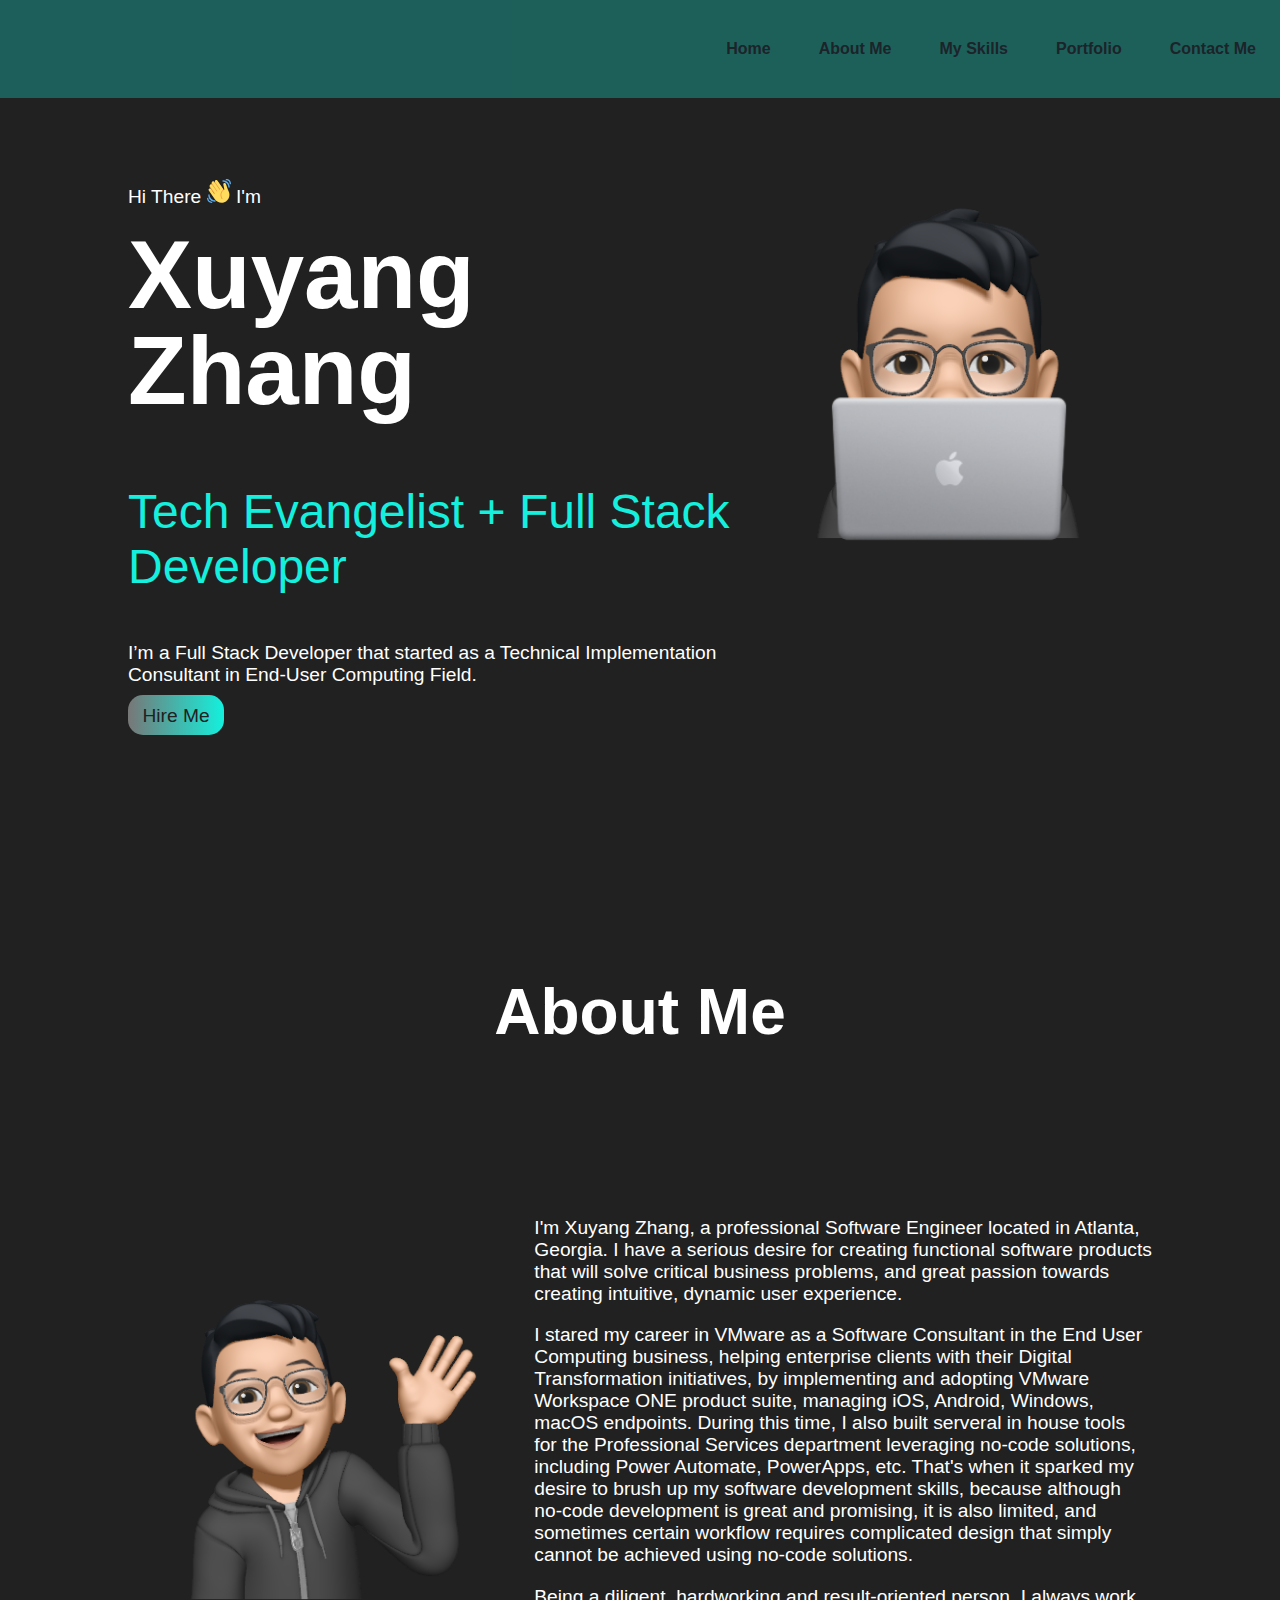
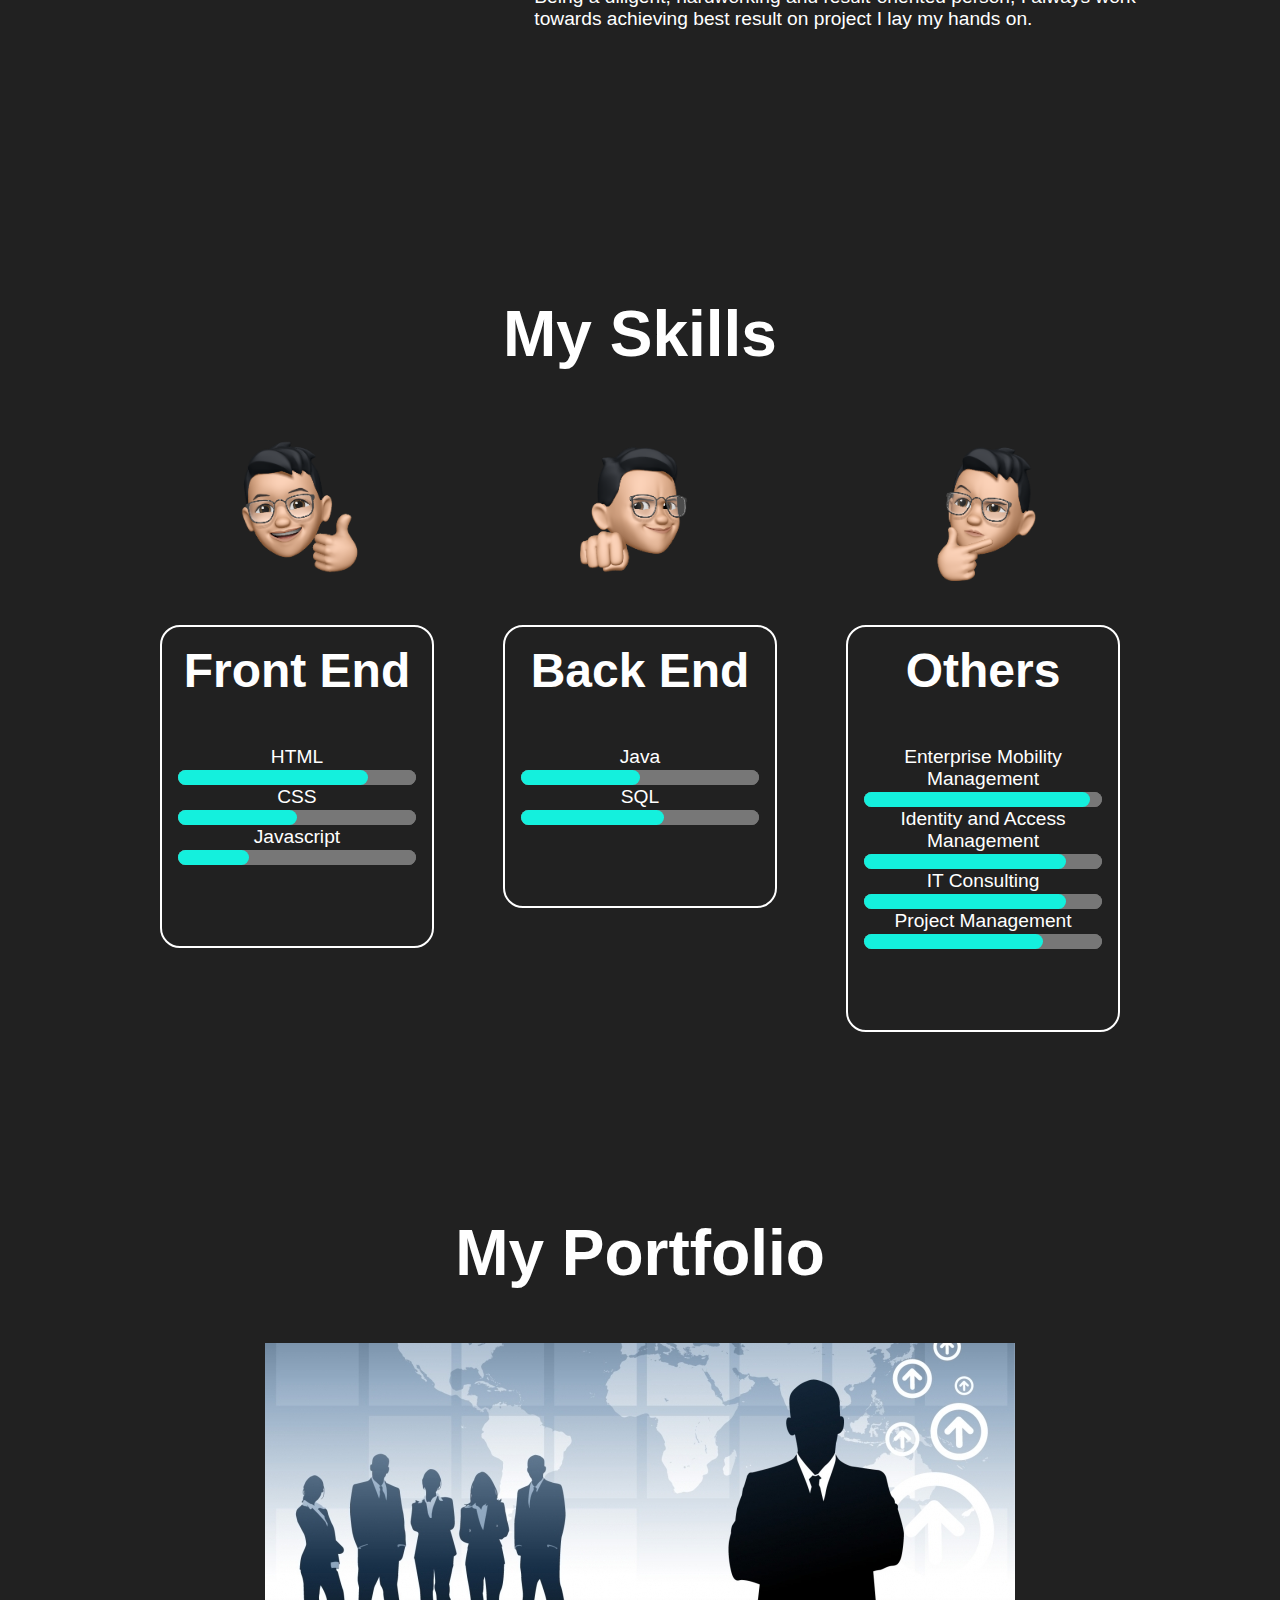
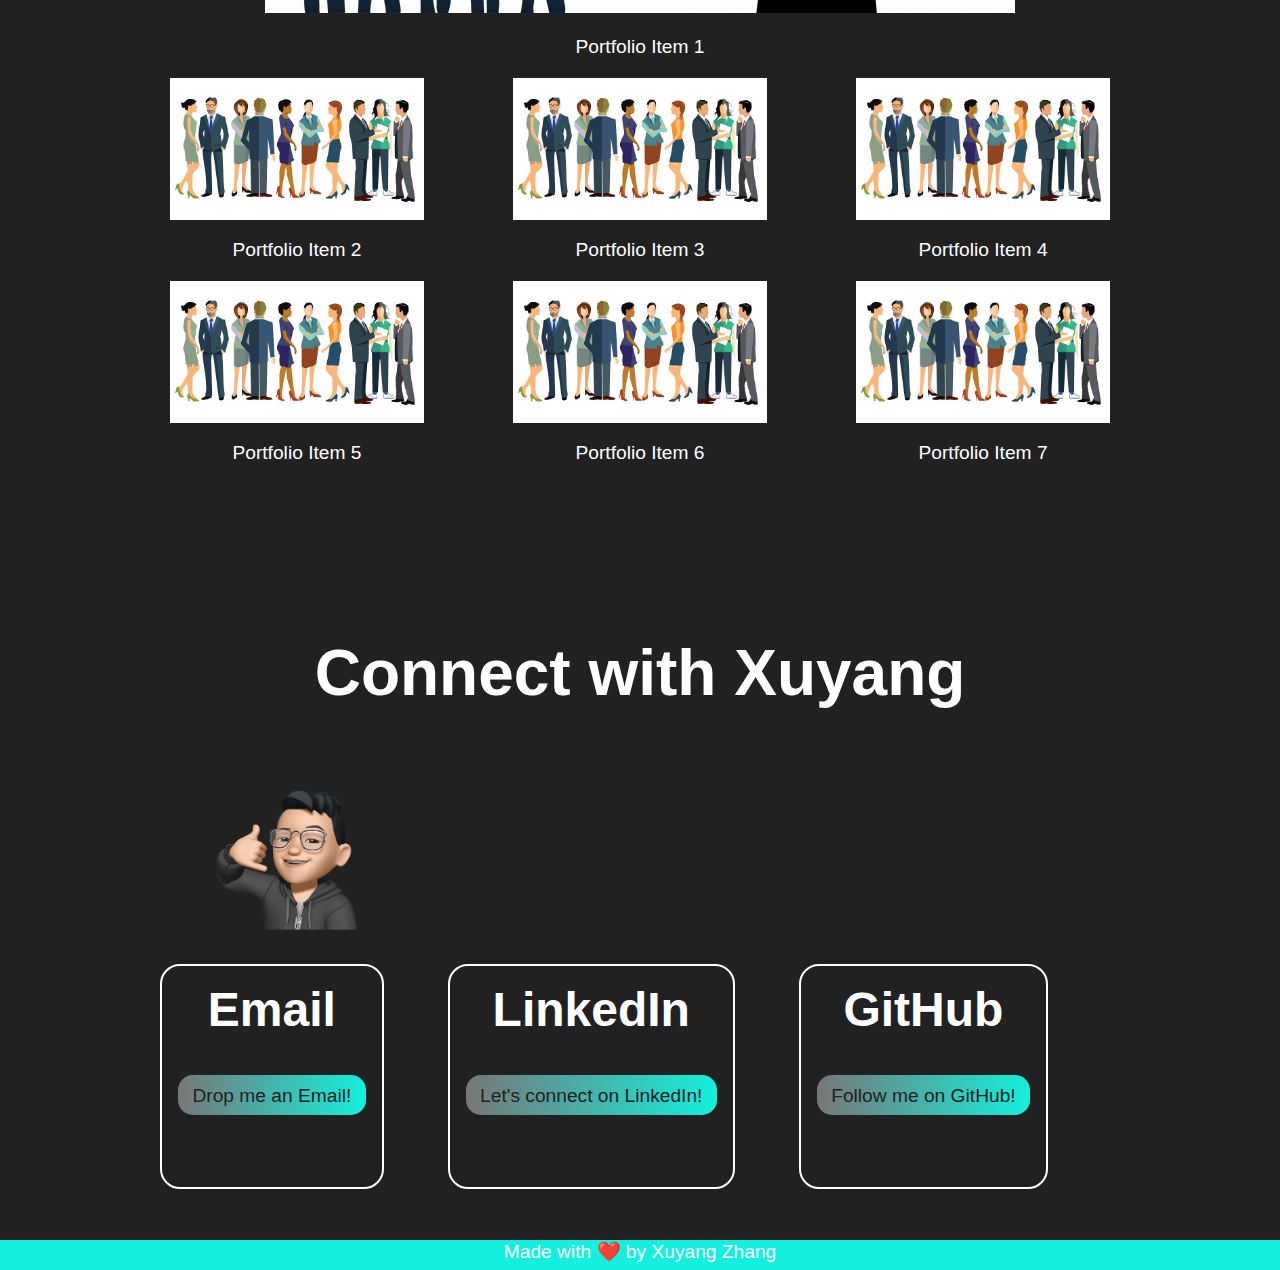
==== index.html @ c95a3cea "Continued to work on styling, added a coming soon page." ====
<!DOCTYPE html>
<html>

<head>
    <title>XYZ | Full Stack Dev</title>
    <meta name=viewport content="width=device-width,initial-scale=1,minimum-scale=1" />
    <link rel="stylesheet" href="./assets/css/style.css">
    <link rel="preconnect" href="https://fonts.googleapis.com">
    <link rel="preconnect" href="https://fonts.gstatic.com" crossorigin>
    <link href="https://fonts.googleapis.com/css2?family=Dosis:wght@400;600;800&display=swap" rel="stylesheet">
    <link rel="stylesheet" href="https://cdnjs.cloudflare.com/ajax/libs/font-awesome/4.7.0/css/font-awesome.min.css">

    <meta charset="UTF-8" />

</head>

<body>
    <header>
        <nav>

            <a href=#Home>Home</a>
            <a href=#AboutMe>About Me</a>
            <a href=#MySkills>My Skills</a>
            <a href=#MyPortfolio>Portfolio</a>
            <a href=#ContactMe>Contact Me</a>

            <!-- https://www.kemiadeleke.com/#home the layout is great-->
            <!-- https://betterprogramming.pub/14-best-web-developer-portfolios-to-get-inspiration-8fbce0f75320 see how others are building their page-->

        </nav>

    </header>
    <section id="Home">
        <div class="flex-container no-wrap space-around">
            <div class="intro">

                <p class=hi> Hi There <img src=./assets/images/emoji.svg alt="" /> I'm </p>
                <h1>Xuyang Zhang</h1>
                <p class="bigFont">Tech Evangelist + Full Stack Developer </p>
                <p class=info> I’m a Full Stack Developer that started as a Technical Implementation Consultant in
                    End-User
                    Computing Field.
                </p>
                <a class="btn" href=#ContactMe> <span>Hire Me</span> </a>
            </div>
            <div class="largememoji">
                <img src=./assets/images/me_behind_laptop.png alt="Author's memoji figure behind a laptop" />
            </div>

        </div>

    </section>

    <section id="AboutMe">
        <div class="blank-space"></div>
        <h2>About Me</h2>
        <div class="flex-container space-around reverse">
            <div class="intro">
                <p>
                    I'm Xuyang Zhang, a professional Software Engineer located in Atlanta, Georgia. I have a serious
                    desire for
                    creating functional software products that will solve critical business problems, and great passion
                    towards
                    creating intuitive, dynamic user experience.
                </p>
                <p>
                    I stared my career in VMware as a Software Consultant in the End User Computing business, helping
                    enterprise
                    clients with their Digital Transformation initiatives, by implementing and adopting VMware Workspace
                    ONE
                    product suite, managing iOS, Android, Windows, macOS endpoints. During this time, I also built
                    serveral
                    in house tools for the Professional Services department leveraging no-code solutions, including
                    Power
                    Automate,
                    PowerApps, etc. That's when it sparked my desire to brush up my software development skills, because
                    although no-code development is great and promising, it is also limited, and sometimes certain
                    workflow
                    requires
                    complicated design that simply cannot be achieved using no-code solutions.
                </p>
                <p>
                    Being a diligent, hardworking and result-oriented person, I always work towards achieving best
                    result on
                    project I lay my hands on.
                </p>
            </div>
            <div class="largememoji">
                <img src=./assets/images/me_greeting.png alt="Author's memoji figure waving hand to greet" />
            </div>
        </div>
    </section>

    <section id="MySkills">
        <div class="blank-space"></div>
        <h2>My Skills</h2>
        <div class="flex-container">
            <div class="wrappercard">
                <div class="memoji">
                    <img src=./assets/images/me_thumbup.png alt="Author's memoji figure with a thumb up" />
                </div>
                <div class="datacard">
                    <h3>Front End</h3>
                    <div class="frontend">
                        <label for="HTML">HTML</label>

                        <progress id="HTML" max="100" value="80"> 80% </progress>
                    </div>
                    <div class="frontend">
                        <label for="CSS">CSS</label>

                        <progress id="CSS" max="100" value="50"> 50% </progress>
                    </div>
                    <div class="frontend">
                        <label for="Javascript">Javascript</label>

                        <progress id="Javascript" max="100" value="30"> 30% </progress>
                    </div>
                </div>
            </div>
            <div class="wrappercard">
                <div class="memoji">
                    <img src=./assets/images/me_fistbump.png alt="Author's memoji figure doing a fist bump" />
                </div>
                <div class="datacard">
                    <h3>Back End</h3>
                    <div class="backend">
                        <label for="Java">Java</label>

                        <progress id="Java" max="100" value="50"> 50% </progress>
                    </div>
                    <div class="backend">
                        <label for="SQL">SQL</label>

                        <progress id="SQL" max="100" value="60"> 60% </progress>
                    </div>
                </div>
            </div>
            <div class="wrappercard">
                <div class="memoji">
                    <img src=./assets/images/me_thinking.png
                        alt="Author's memoji figure with a body guesture of thinking" />
                </div>
                <div class="datacard">
                    <h3>Others</h3>
                    <div class="otherskill">
                        <label for="EMM">Enterprise Mobility Management</label>

                        <progress id="EMM" max="100" value="95"> 95% </progress>
                    </div>

                    <div class="otherskill">
                        <label for="IAM">Identity and Access Management</label>

                        <progress id="IAM" max="100" value="85"> 85% </progress>
                    </div>

                    <div class="otherskill">
                        <label for="Consulting">IT Consulting</label>

                        <progress id="Consulting" max="100" value="85"> 85% </progress>
                    </div>

                    <div class="otherskill">
                        <label for="PJM">Project Management</label>

                        <progress id="PJM" max="100" value="75"> 75% </progress>
                    </div>
                </div>
            </div>
        </div>

    </section>

    <section id="MyPortfolio">
        <div class="blank-space"></div>
        <h2>My Portfolio</h2>
        <div class="flex-container">
            <!-- <div class="memoji">
                <img src=./assets/images/me_ideas.png alt="Author's memoji figure with a light bulb above head" />
            </div> -->
            <div class="flex-container">
                <div class="wrappercard full-width portfolioitem">
                    <a href="https://xuyangzhang0.github.io/code-refactor-practice1/">
                        <img src=./assets/images/placeholder.jpg alt="Portfolio 1 Screenshot" />
                        <p>Portfolio Item 1</p>
                    </a>
                </div>
                <div class="wrappercard portfolioitem">
                    <a href="comingsoon.html">
                        <img class="small-size" src=./assets/images/placeholder2.png alt="Portfolio 2 Screenshot" />
                        <p>Portfolio Item 2</p>
                    </a>
                </div>
                <div class="wrappercard portfolioitem">
                    <a href="comingsoon.html">
                        <img class="small-size" src=./assets/images/placeholder2.png alt="Portfolio 3 Screenshot" />
                        <p>Portfolio Item 3</p>
                    </a>
                </div>
                <div class="wrappercard portfolioitem">
                    <a href="comingsoon.html">
                        <img class="small-size" src=./assets/images/placeholder2.png alt="Portfolio 4 Screenshot" />
                        <p>Portfolio Item 4</p>
                    </a>
                </div>
                <div class="wrappercard portfolioitem">
                    <a href="comingsoon.html">
                        <img class="small-size" src=./assets/images/placeholder2.png alt="Portfolio 5 Screenshot" />
                        <p>Portfolio Item 5</p>
                    </a>
                </div>
                <div class="wrappercard portfolioitem">
                    <a href="comingsoon.html">
                        <img class="small-size" src=./assets/images/placeholder2.png alt="Portfolio 6 Screenshot" />
                        <p>Portfolio Item 6</p>
                    </a>
                </div>
                <div class="wrappercard portfolioitem">
                    <a href="comingsoon.html">
                        <img  class="small-size" src=./assets/images/placeholder2.png alt="Portfolio 7 Screenshot" />
                        <p>Portfolio Item 7</p>
                    </a>
                </div>
            </div>
        </div>
    </section>

    <section id="ContactMe">
        <div class="blank-space"></div>
        <h2>Connect with Xuyang</h2>
        <div class="flex-container">
            <div class="wrappercard">
                <div class="memoji">
                    <img src=./assets/images/me_callme.png alt="Author's memoji figure with a call me hand sign" />
                </div>
            </div>
            <div class="flex-container">
                <div class="datacard">

                    <h3>Email</h3>
                    <a class="btn" href="mailto:zhangxuyang.chn@gmail.com">Drop me an Email!</a>
                </div>
                <div class="datacard">
                    <h3>LinkedIn</h3>
                    <!-- <p>600+ Professional connections and counting.</p> -->
                    <a class="btn" href="https://www.linkedin.com/in/xuyangzhang/">Let's connect on LinkedIn!</a>
                </div>
                <div class="datacard">
                    <h3>GitHub</h3>
                    <!-- <p>Where I keep my open source coding projects</p> -->
                    <a class="btn" href="https://github.com/XuyangZhang0">Follow me on GitHub!</a>
                </div>
            </div>
        </div>
        </div>
    </section>
    <footer>
        <p>Made with ❤️ by Xuyang Zhang</p>
    </footer>

</body>

</html>
---- assets/css/style.css ----
body  {
    background-color: #212121;
    box-sizing: border-box;
    margin: 0;
    font-family: 'Helvetica', sans-serif;
    font-weight:400;
    color: white;
}
/* enables smooth scroll instead of quick jump on the page */
html {
    scroll-behavior: smooth;
}

h1 {
    font-size: 6rem;
    font-weight: 800;
    margin-top: 0;
    line-height: 6rem;
}

h2 {
    text-align: center;
    font-size: 4rem;
    font-weight: 600;
}

h3 {
    font-size: 3rem;
    font-weight:600;
    text-align: center;
    margin-top:0em;
}

p {
    font-size: 1.2rem;
    
}

label {
    font-size: 1.2rem;
    text-align: center;
    
}

label {
    display: block;
}

img {
    display: inline-block;
    max-width:100%;
    height: auto;
    margin: 0 auto;
 
}

a {
    text-align: center;
    text-decoration: none;
    color: #fff;
}

section {
    margin: 0 auto;
    width: 80%;
  }

footer {
    width: 100%;
    height: 30px;
    background-color: rgb(20, 240, 221);
    /* opacity: 0.7; */
    text-align: center;
  }
/*Progress Bar*/

/* IE and EDGE */
progress {
    /* RESETS */
    -webkit-appearance: none;
    -moz-appearance: none;
    appearance: none;
    border: none;

    width: 100%;
    height: 15px;
    border-radius: 20px;
    background-color: #777; 
    color: rgb(20, 240, 221);
}

/* WEBKIT BROWSERS - CHROME, OPERA AND SAFARI */
progress::-webkit-progress-bar {
    background-color: #777;
    border-radius: 20px;
    /* tried this style, but the stlying is not quite intuitive for the viewer */
    /* background: linear-gradient(to left, #7793971a, rgb(20, 240, 221)) */
}

progress::-webkit-progress-value {
    background-color: rgb(20, 240, 221);
    border-radius: 20px;
    /* background: linear-gradient(to left, #7793971a, rgb(20, 240, 221)); */
}

/* MOZILLA FIREFOX */
progress::-moz-progress-bar {
    background-color: rgb(20, 240, 221);
    border-radius: 20px;
    /* background: linear-gradient(to right, rgba(33, 177, 89, .1), rgba(33, 177, 89, 1)); */
}

nav {
    display: flex;
    justify-content: flex-end; /* move links to the right of the nav container*/
    background-color: rgb(20, 240, 221);
    position: fixed;
    top: 0;
    width:100%;
    
    
    opacity: 0.3;
}
  
nav a {
    color: #13293d;
    padding: 2.5em 1.5em;
    text-decoration: none;
    text-align: center;
    font-weight:600;
}

nav a:active,
nav a:hover,
nav a:focus
 {
    font-weight:800;

}

.full-width {
    display: flex;
    min-width:100%; 
    flex-direction: column;
    align-items: center;

}

.half-width {
    display: flex;
    width:50%; 
    /* flex-direction: column;
    align-items: center; */

}

.blank-space {
    height: 99px;
}
.flex-container {
    display:flex;
    flex-wrap: wrap;
    justify-content: space-between;
    /* align-items: center; */
    
}

.reverse {
    flex-direction:row-reverse;
}

.bigFont {
    font-size: 3rem;
    color:rgb(20, 240, 221);
}

.intro {
    width:40rem;
    max-width: 100%;
}

.no-wrap {
    flex-wrap: nowrap;
}

.memoji {
    /* display: inline-block; */
    display: flex;
}

.small-size {
    max-width:75%;
    height: auto;
    display: block;
    margin: 0 auto;
}
.space-around {
    justify-content: space-around;
}

.threeitems {
    justify-content: space-between;
}

.twoitems {
    justify-content: start;
}

.datacard {
    border: 2px white solid;
    border-radius: 20px;
    padding : 1em;
    margin: 2em;
    padding-bottom: 5em;
    text-align: center;

}

.wrappercard {
    width:33%;


}
.datacard:hover {
    box-shadow: inset 0px 0px 8px #fff, 0 0 15px #fff;
    background: #777;
}
.portfolioitem:hover {
    box-shadow: inset 0px 0px 8px #fff, 0 0 15px #fff;
    background: #777;
}

.btn {
    text-decoration: none;
    /* background-color:rgb(20, 240, 221); */
    color: #212121;
    padding: 0.5em 0.75em;
    cursor: pointer;
    border-radius: 15px;
    font-size: 1.2rem;
    margin:2em auto;
    background: linear-gradient(90deg,#777 0,rgb(20, 240, 221));
    
}

/* img + p {
       
    display: inline-block;

    position:absolute;
    bottom: 3em;
    left: 33.33%;
    color: #212121;
    cursor: pointer;
    border-radius: 15px;
    background-color: rgb(20, 240, 221);
     
     background: linear-gradient(90deg,#777 0,rgb(20, 240, 221));

} */

a > p {
    text-align: center;
    text-decoration: none;
}

.memoji > img {
    width: 50%;
    height: auto;
}



#Home .flex-container{
    padding-top:10em;
    padding-bottom: 6em;
}

#AboutMe .flex-container {
    flex-wrap: nowrap;
    padding-top:6em;
    padding-bottom: 6em;
}

#AboutMe .intro {
    max-width: 70%;
}


@media screen and (max-width:768px){

    nav {
        flex-direction: column;
        justify-content: center; /* move links to the center of the nav container*/
        opacity: 0.3;
        /* position:inherit; */
    }
    
    nav a {
        padding: 0.1em 1.5em;
        text-align: center;
    }

    #ContactMe .flex-container {
        flex-direction: column;
        justify-content: center; 
    }
    .wrappercard {
        width:100%;
    }

    .small-size {
        max-width:50%;
        /* height: auto;
        display: block;
        margin: 0 auto; */
    }

    h1 {
        font-size: 6rem;
        font-weight: 800;
        margin-top: 0;
    }
    
    h2 {
        text-align: center;
        font-size: 3rem;
        font-weight: 600;
    }
    
    h3 {
        font-size: 2rem;
        font-weight:600;
        margin-top:0em;
    }
    
    p,
    label {
        font-size: 1rem;
    }

    section {
    margin: 0 auto;
    width: 95%;
  }
}
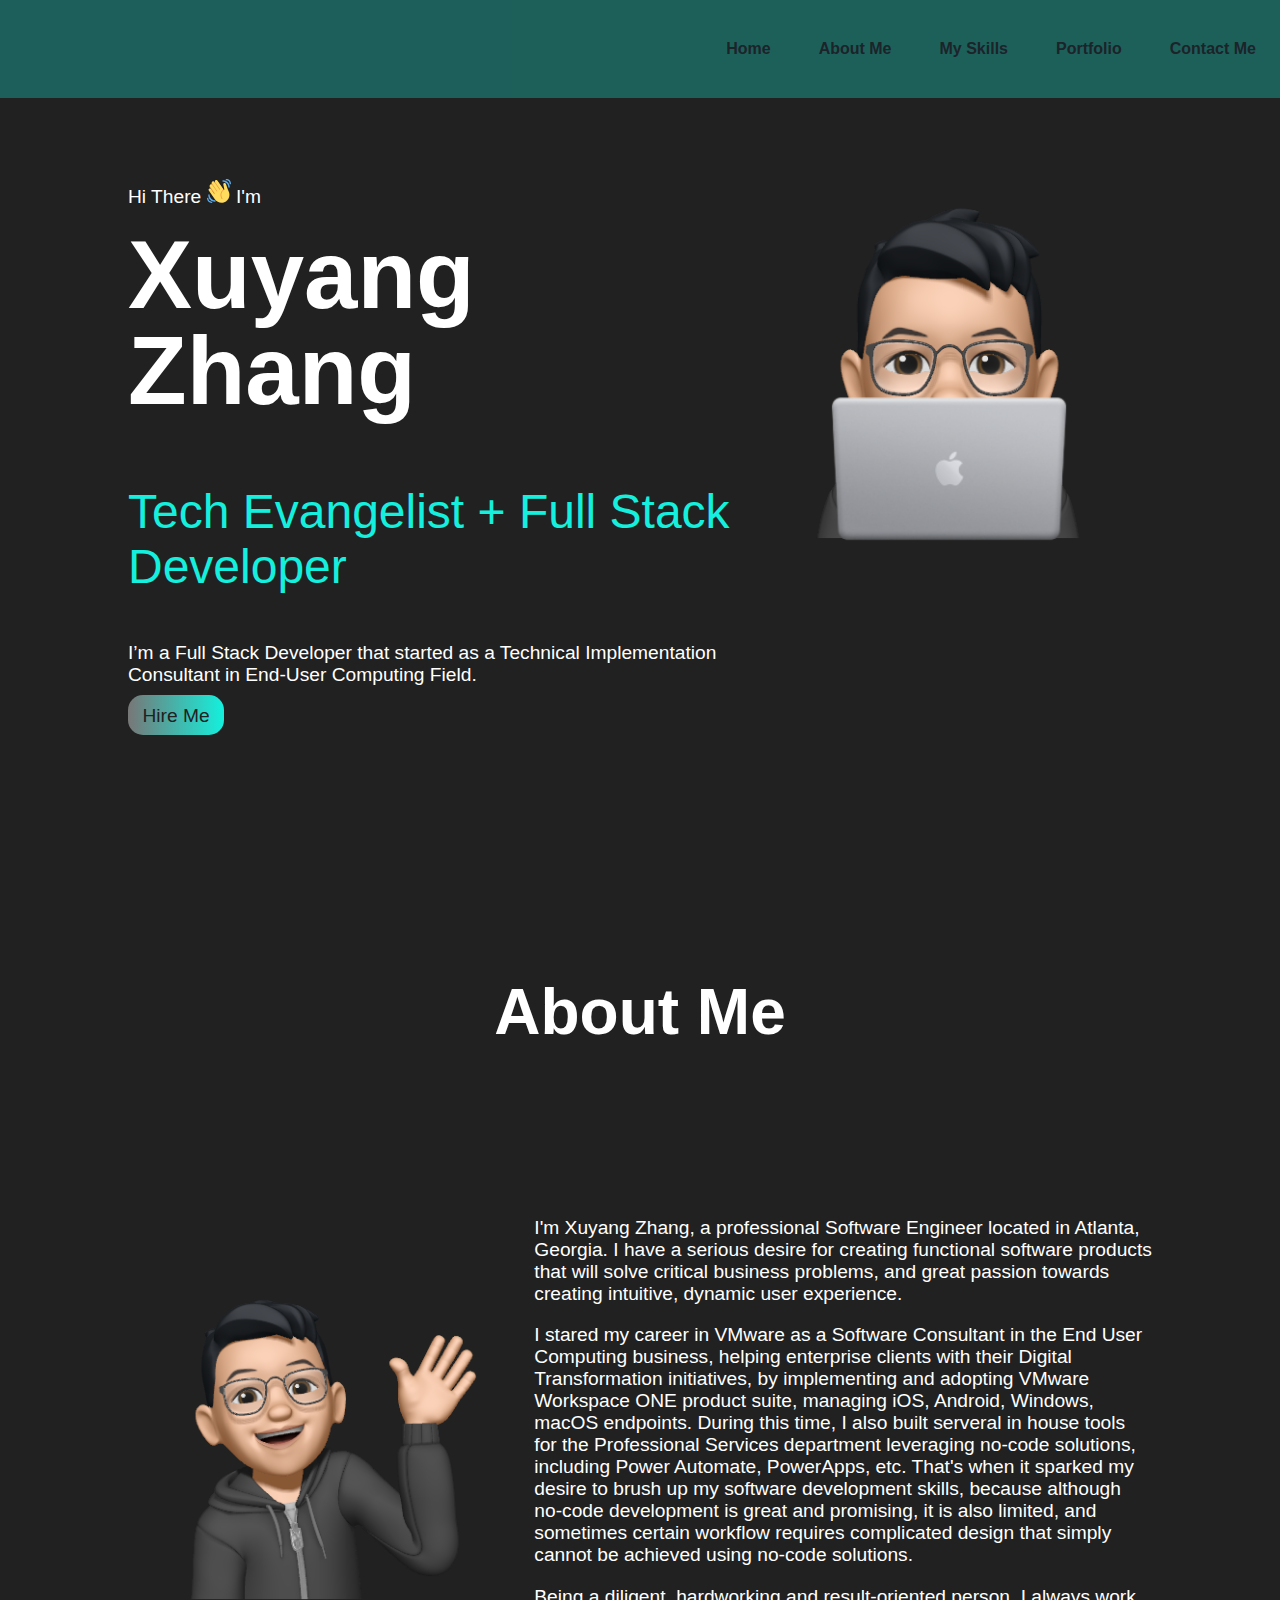
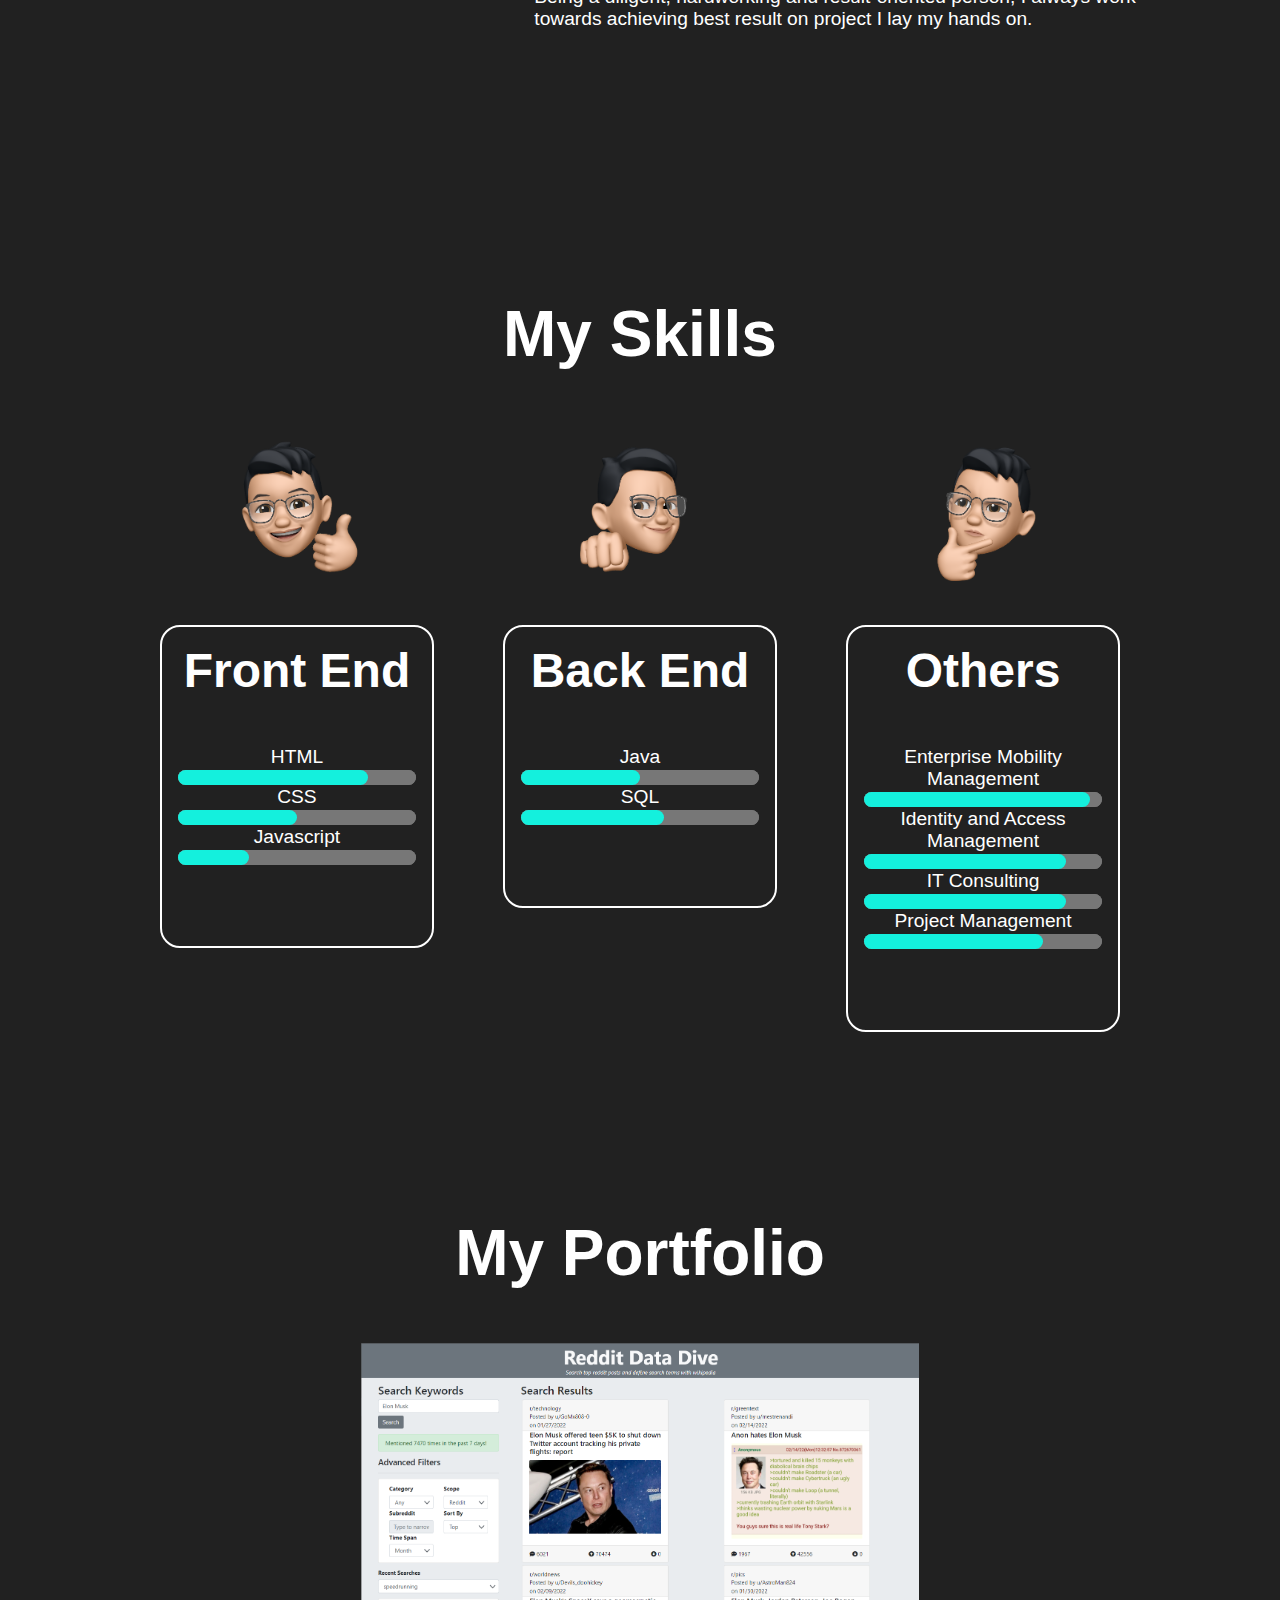
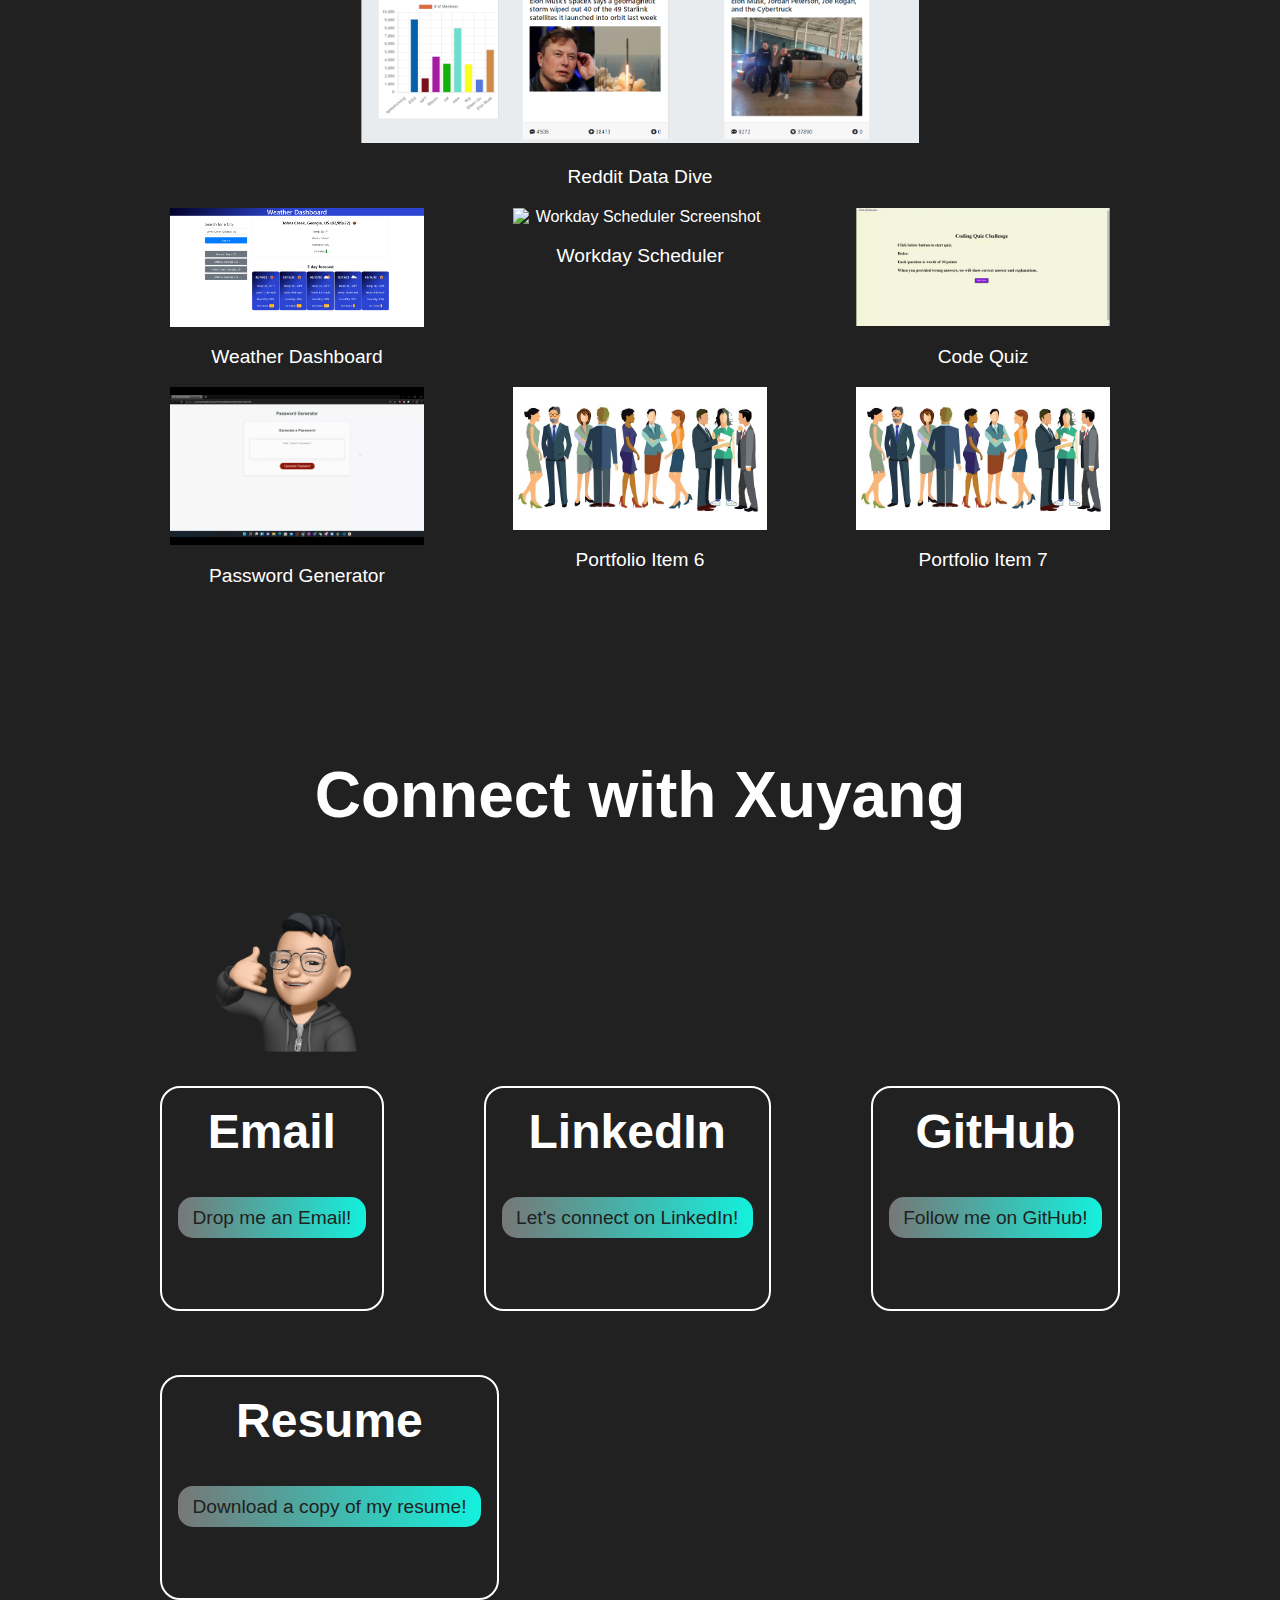
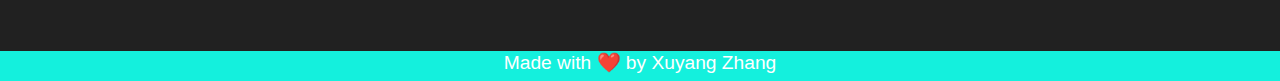
==== commit 27ddb1e2: "Replaced placeholder images for recent projects" ====
--- a/index.html
+++ b/index.html
@@ -15,21 +15,17 @@
 </head>
 
 <body>
-    <header>
+    <!-- header with fixed nav bar -->
+    <header> 
         <nav>
-
             <a href=#Home>Home</a>
             <a href=#AboutMe>About Me</a>
             <a href=#MySkills>My Skills</a>
             <a href=#MyPortfolio>Portfolio</a>
             <a href=#ContactMe>Contact Me</a>
-
-            <!-- https://www.kemiadeleke.com/#home the layout is great-->
-            <!-- https://betterprogramming.pub/14-best-web-developer-portfolios-to-get-inspiration-8fbce0f75320 see how others are building their page-->
-
         </nav>
-
     </header>
+<!-- Home section with quick view of myself -->
     <section id="Home">
         <div class="flex-container no-wrap space-around">
             <div class="intro">
@@ -46,11 +42,9 @@
             <div class="largememoji">
                 <img src=./assets/images/me_behind_laptop.png alt="Author's memoji figure behind a laptop" />
             </div>
-
-        </div>
-
-    </section>
-
+        </div>
+    </section>
+<!-- About me section with detailed intro -->
     <section id="AboutMe">
         <div class="blank-space"></div>
         <h2>About Me</h2>
@@ -90,7 +84,7 @@
             </div>
         </div>
     </section>
-
+<!-- Skills section with categories of skills -->
     <section id="MySkills">
         <div class="blank-space"></div>
         <h2>My Skills</h2>
@@ -145,33 +139,25 @@
                     <h3>Others</h3>
                     <div class="otherskill">
                         <label for="EMM">Enterprise Mobility Management</label>
-
                         <progress id="EMM" max="100" value="95"> 95% </progress>
                     </div>
-
                     <div class="otherskill">
                         <label for="IAM">Identity and Access Management</label>
-
                         <progress id="IAM" max="100" value="85"> 85% </progress>
                     </div>
-
                     <div class="otherskill">
                         <label for="Consulting">IT Consulting</label>
-
                         <progress id="Consulting" max="100" value="85"> 85% </progress>
                     </div>
-
                     <div class="otherskill">
                         <label for="PJM">Project Management</label>
-
                         <progress id="PJM" max="100" value="75"> 75% </progress>
                     </div>
                 </div>
             </div>
         </div>
-
-    </section>
-
+    </section>
+<!-- Portfolio section which will hopefully be filled -->
     <section id="MyPortfolio">
         <div class="blank-space"></div>
         <h2>My Portfolio</h2>
@@ -181,33 +167,33 @@
             </div> -->
             <div class="flex-container">
                 <div class="wrappercard full-width portfolioitem">
-                    <a href="https://xuyangzhang0.github.io/code-refactor-practice1/">
-                        <img src=./assets/images/placeholder.jpg alt="Portfolio 1 Screenshot" />
-                        <p>Portfolio Item 1</p>
-                    </a>
-                </div>
-                <div class="wrappercard portfolioitem">
-                    <a href="comingsoon.html">
-                        <img class="small-size" src=./assets/images/placeholder2.png alt="Portfolio 2 Screenshot" />
-                        <p>Portfolio Item 2</p>
-                    </a>
-                </div>
-                <div class="wrappercard portfolioitem">
-                    <a href="comingsoon.html">
-                        <img class="small-size" src=./assets/images/placeholder2.png alt="Portfolio 3 Screenshot" />
-                        <p>Portfolio Item 3</p>
-                    </a>
-                </div>
-                <div class="wrappercard portfolioitem">
-                    <a href="comingsoon.html">
-                        <img class="small-size" src=./assets/images/placeholder2.png alt="Portfolio 4 Screenshot" />
-                        <p>Portfolio Item 4</p>
-                    </a>
-                </div>
-                <div class="wrappercard portfolioitem">
-                    <a href="comingsoon.html">
-                        <img class="small-size" src=./assets/images/placeholder2.png alt="Portfolio 5 Screenshot" />
-                        <p>Portfolio Item 5</p>
+                    <a href="https://amywilhoite.github.io/reddit-data-dive/">
+                        <img src=./assets/images/Reddit_Data_Dive.png alt="Reddit Data Dive Screenshot" style="max-height: 400px; width: auto;"/>
+                        <p>Reddit Data Dive</p>
+                    </a>
+                </div>
+                <div class="wrappercard portfolioitem">
+                    <a href="https://xuyangzhang0.github.io/Weather-Dashboard/">
+                        <img class="small-size" src=./assets/images/weather_dashboard_screenshot.png alt="Weather Dashboard Screenshot" />
+                        <p>Weather Dashboard</p>
+                    </a>
+                </div>
+                <div class="wrappercard portfolioitem">
+                    <a href="https://xuyangzhang0.github.io/Work_Day_Scheduler/">
+                        <img class="small-size" src=./assets/images/WorkDayScheduler.gif alt="Workday Scheduler Screenshot" />
+                        <p>Workday Scheduler</p>
+                    </a>
+                </div>
+                <div class="wrappercard portfolioitem">
+                    <a href="https://xuyangzhang0.github.io/Code_Quiz/">
+                        <img class="small-size" src=./assets/images/CodeQuiz.gif alt="Code Quiz Screenshot" />
+                        <p>Code Quiz</p>
+                    </a>
+                </div>
+                <div class="wrappercard portfolioitem">
+                    <a href="https://xuyangzhang0.github.io/passwordGenerator/">
+                        <img class="small-size" src=./assets/images/password_generator.gif alt="Password Generator" />
+                        <p>Password Generator</p>
                     </a>
                 </div>
                 <div class="wrappercard portfolioitem">
@@ -218,14 +204,14 @@
                 </div>
                 <div class="wrappercard portfolioitem">
                     <a href="comingsoon.html">
-                        <img  class="small-size" src=./assets/images/placeholder2.png alt="Portfolio 7 Screenshot" />
+                        <img class="small-size" src=./assets/images/placeholder2.png alt="Portfolio 7 Screenshot" />
                         <p>Portfolio Item 7</p>
                     </a>
                 </div>
             </div>
         </div>
     </section>
-
+<!-- Contact me section -->
     <section id="ContactMe">
         <div class="blank-space"></div>
         <h2>Connect with Xuyang</h2>
@@ -237,7 +223,6 @@
             </div>
             <div class="flex-container">
                 <div class="datacard">
-
                     <h3>Email</h3>
                     <a class="btn" href="mailto:zhangxuyang.chn@gmail.com">Drop me an Email!</a>
                 </div>
@@ -251,6 +236,11 @@
                     <!-- <p>Where I keep my open source coding projects</p> -->
                     <a class="btn" href="https://github.com/XuyangZhang0">Follow me on GitHub!</a>
                 </div>
+                <div class="datacard">
+                    <h3>Resume</h3>
+                    <!-- <p>Where I keep my open source coding projects</p> -->
+                    <a class="btn" href="https://github.com/XuyangZhang0">Download a copy of my resume!</a>
+                </div>
             </div>
         </div>
         </div>
--- a/assets/css/style.css
+++ b/assets/css/style.css
@@ -1,9 +1,10 @@
-
+/* resets and global fonts and color */
 body  {
     background-color: #212121;
     box-sizing: border-box;
     margin: 0;
-    font-family: 'Helvetica', sans-serif;
+    /* font-family: 'Helvetica', sans-serif; */
+    font-family: Arial , Helvetica , sans-serif;
     font-weight:400;
     color: white;
 }
@@ -12,6 +13,9 @@
     scroll-behavior: smooth;
 }
 
+/* 
+typography 
+*/ 
 h1 {
     font-size: 6rem;
     font-weight: 800;
@@ -32,49 +36,116 @@
     margin-top:0em;
 }
 
+label {
+    font-size: 1.2rem;
+    text-align: center;
+    display: block;
+    
+}
+
 p {
     font-size: 1.2rem;
-    
-}
-
-label {
-    font-size: 1.2rem;
-    text-align: center;
-    
-}
-
-label {
-    display: block;
-}
-
+}
+
+a > p {
+    text-align: center;
+    text-decoration: none;
+}
+
+.bigFont {
+    font-size: 3rem;
+    color:rgb(20, 240, 221);
+}
+
+
+a {
+    text-align: center;
+    text-decoration: none;
+    color: #fff;
+}
+
+/* 
+end of typography 
+*/ 
+
+/* image styling to make it inline block and centered */
 img {
     display: inline-block;
     max-width:100%;
     height: auto;
     margin: 0 auto;
- 
-}
-
-a {
-    text-align: center;
+}
+
+.memoji {
+
+    display: flex;
+}
+
+.small-size {
+    max-width:75%;
+    height: auto;
+    display: block;
+    margin: 0 auto;
+}
+
+.memoji > img {
+    width: 50%;
+    height: auto;
+}
+
+/* navigation related */
+nav {
+    display: flex;
+    justify-content: flex-end; /* move links to the right of the nav container*/
+    background-color: rgb(20, 240, 221);
+    position: fixed;
+    top: 0;
+    width:100%;
+    opacity: 0.3;
+}
+  
+nav a {
+    color: #13293d;
+    padding: 2.5em 1.5em;
     text-decoration: none;
-    color: #fff;
-}
-
+    text-align: center;
+    font-weight:600;
+}
+
+nav a:active,
+nav a:hover,
+nav a:focus {
+    font-weight:800;
+}
+
+/* General section width and center setting for better viewing experience */
 section {
     margin: 0 auto;
     width: 80%;
-  }
-
+}
+
+/* footer section */
 footer {
     width: 100%;
     height: 30px;
     background-color: rgb(20, 240, 221);
     /* opacity: 0.7; */
     text-align: center;
-  }
+ }
+
+ /* styling the intro section with max width for better viewing experience */
+ .intro {
+    width:40rem;
+    max-width: 100%;
+}
+
+
+ /* This blank space class is used to leave 99px height space for the nav bar when using in page anchor link
+ so that the navigation bar will not block the actual content or title */
+ .blank-space {
+    height: 99px;
+}
 /*Progress Bar*/
-
 /* IE and EDGE */
 progress {
     /* RESETS */
@@ -111,102 +182,43 @@
     /* background: linear-gradient(to right, rgba(33, 177, 89, .1), rgba(33, 177, 89, 1)); */
 }
 
-nav {
-    display: flex;
-    justify-content: flex-end; /* move links to the right of the nav container*/
-    background-color: rgb(20, 240, 221);
-    position: fixed;
-    top: 0;
-    width:100%;
-    
-    
-    opacity: 0.3;
-}
-  
-nav a {
-    color: #13293d;
-    padding: 2.5em 1.5em;
-    text-decoration: none;
-    text-align: center;
-    font-weight:600;
-}
-
-nav a:active,
-nav a:hover,
-nav a:focus
- {
-    font-weight:800;
-
-}
-
+
+/* Flex-container styling */
 .full-width {
     display: flex;
     min-width:100%; 
     flex-direction: column;
     align-items: center;
-
 }
 
 .half-width {
     display: flex;
     width:50%; 
-    /* flex-direction: column;
-    align-items: center; */
-
-}
-
-.blank-space {
-    height: 99px;
-}
+}
+
 .flex-container {
     display:flex;
     flex-wrap: wrap;
     justify-content: space-between;
-    /* align-items: center; */
-    
+    /* align-items: center; */ 
 }
 
 .reverse {
     flex-direction:row-reverse;
 }
 
-.bigFont {
-    font-size: 3rem;
-    color:rgb(20, 240, 221);
-}
-
-.intro {
-    width:40rem;
-    max-width: 100%;
-}
-
 .no-wrap {
     flex-wrap: nowrap;
 }
 
-.memoji {
-    /* display: inline-block; */
-    display: flex;
-}
-
-.small-size {
-    max-width:75%;
-    height: auto;
-    display: block;
-    margin: 0 auto;
-}
 .space-around {
     justify-content: space-around;
 }
-
-.threeitems {
-    justify-content: space-between;
-}
-
-.twoitems {
-    justify-content: start;
-}
-
+/* end of flex box styling */
+
+/* 
+data card styling
+*/
 .datacard {
     border: 2px white solid;
     border-radius: 20px;
@@ -214,13 +226,11 @@
     margin: 2em;
     padding-bottom: 5em;
     text-align: center;
-
 }
 
 .wrappercard {
     width:33%;
-
-
+    flex-shrink: 1;
 }
 .datacard:hover {
     box-shadow: inset 0px 0px 8px #fff, 0 0 15px #fff;
@@ -231,6 +241,7 @@
     background: #777;
 }
 
+/* Button-like link styling */
 .btn {
     text-decoration: none;
     /* background-color:rgb(20, 240, 221); */
@@ -260,17 +271,11 @@
 
 } */
 
-a > p {
-    text-align: center;
-    text-decoration: none;
-}
-
-.memoji > img {
-    width: 50%;
-    height: auto;
-}
-
-
+
+
+
+
+/* Section specific margin, padding, width setting */
 
 #Home .flex-container{
     padding-top:10em;
@@ -287,7 +292,7 @@
     max-width: 70%;
 }
 
-
+/* Media query for narrower screen */
 @media screen and (max-width:768px){
 
     nav {
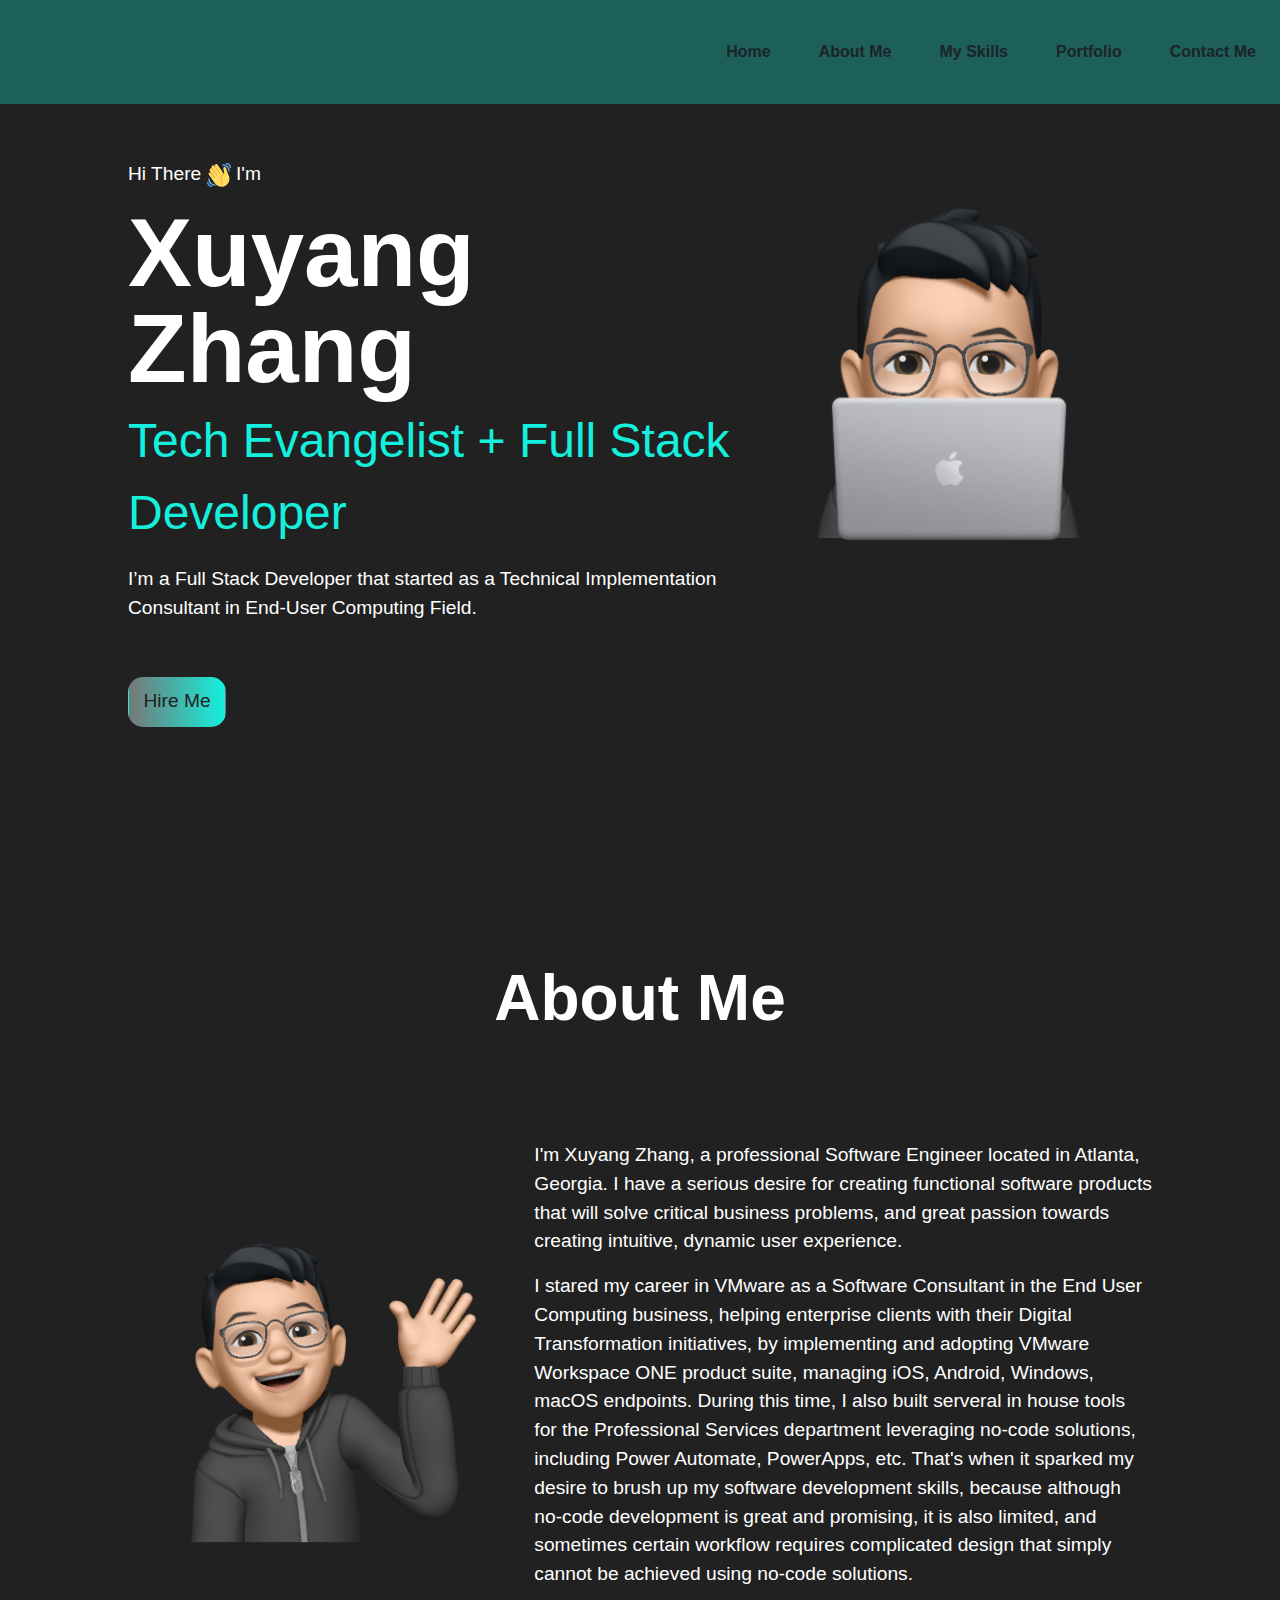
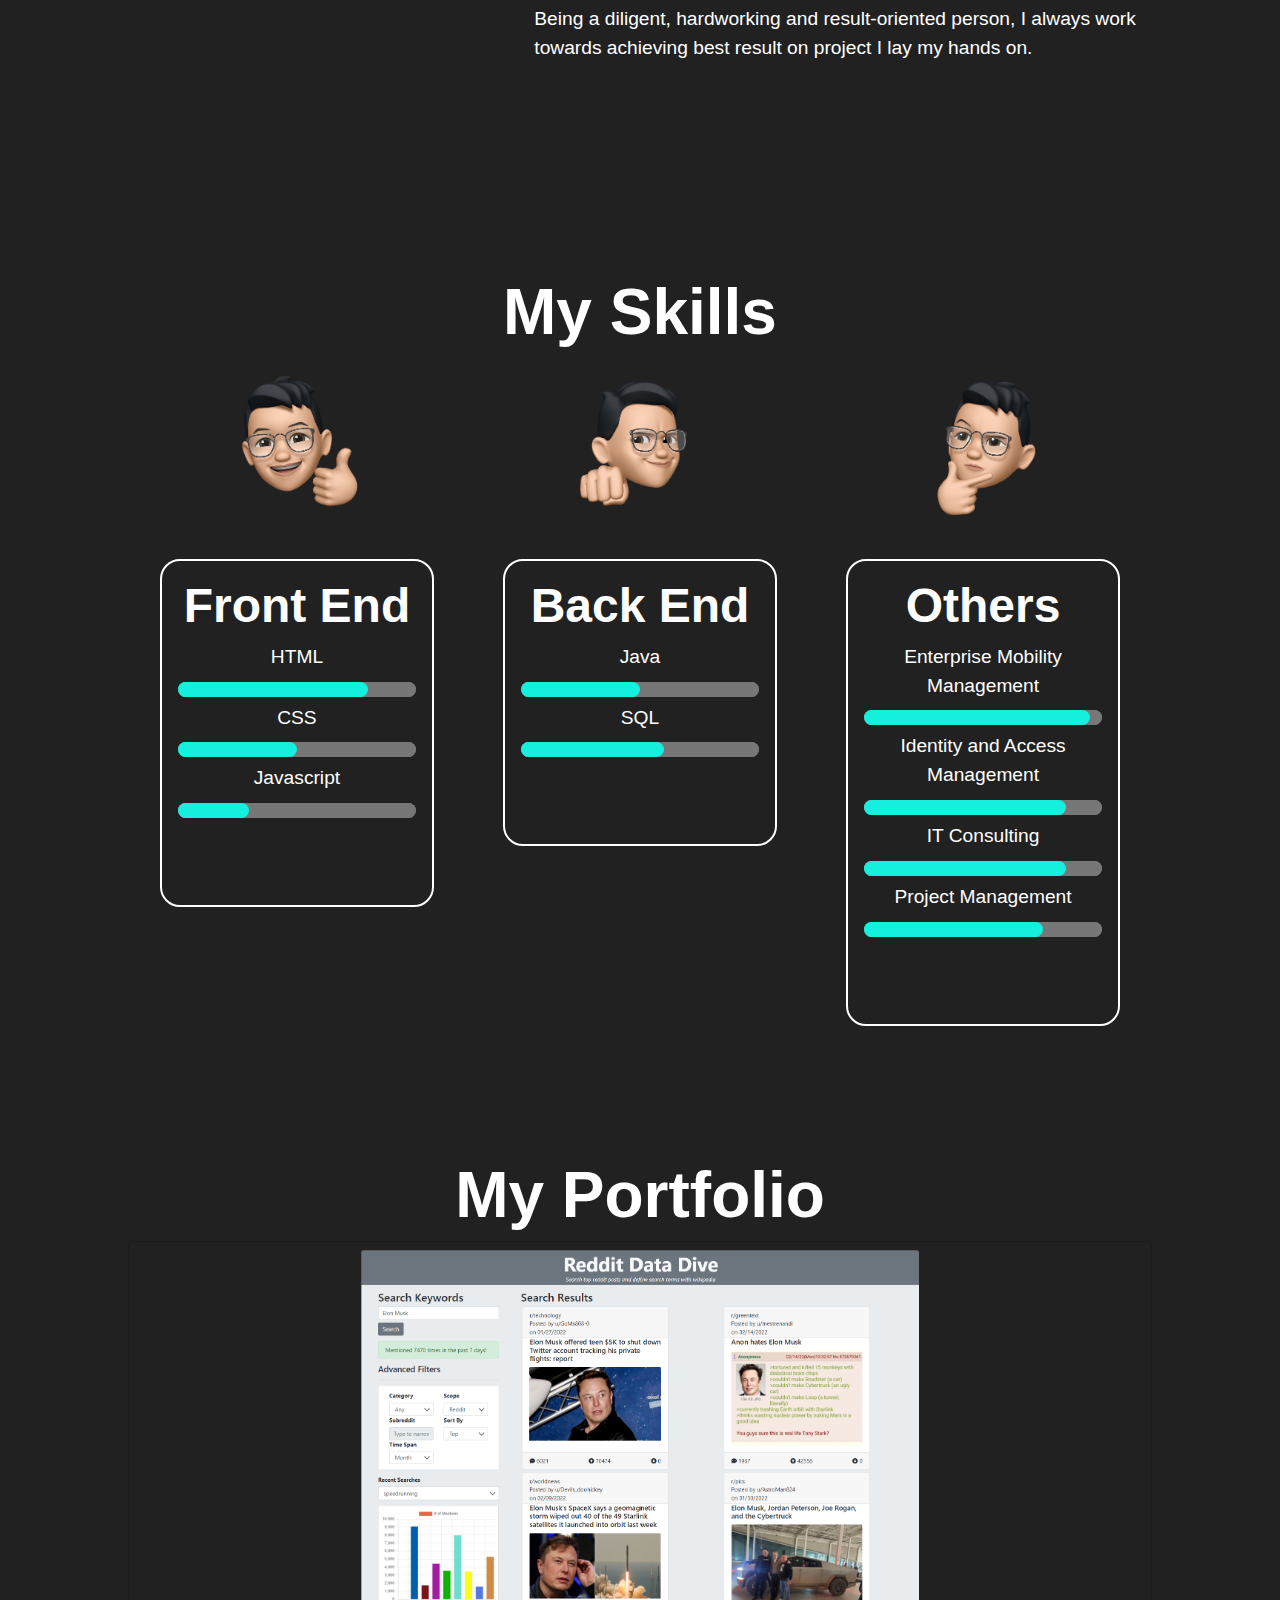
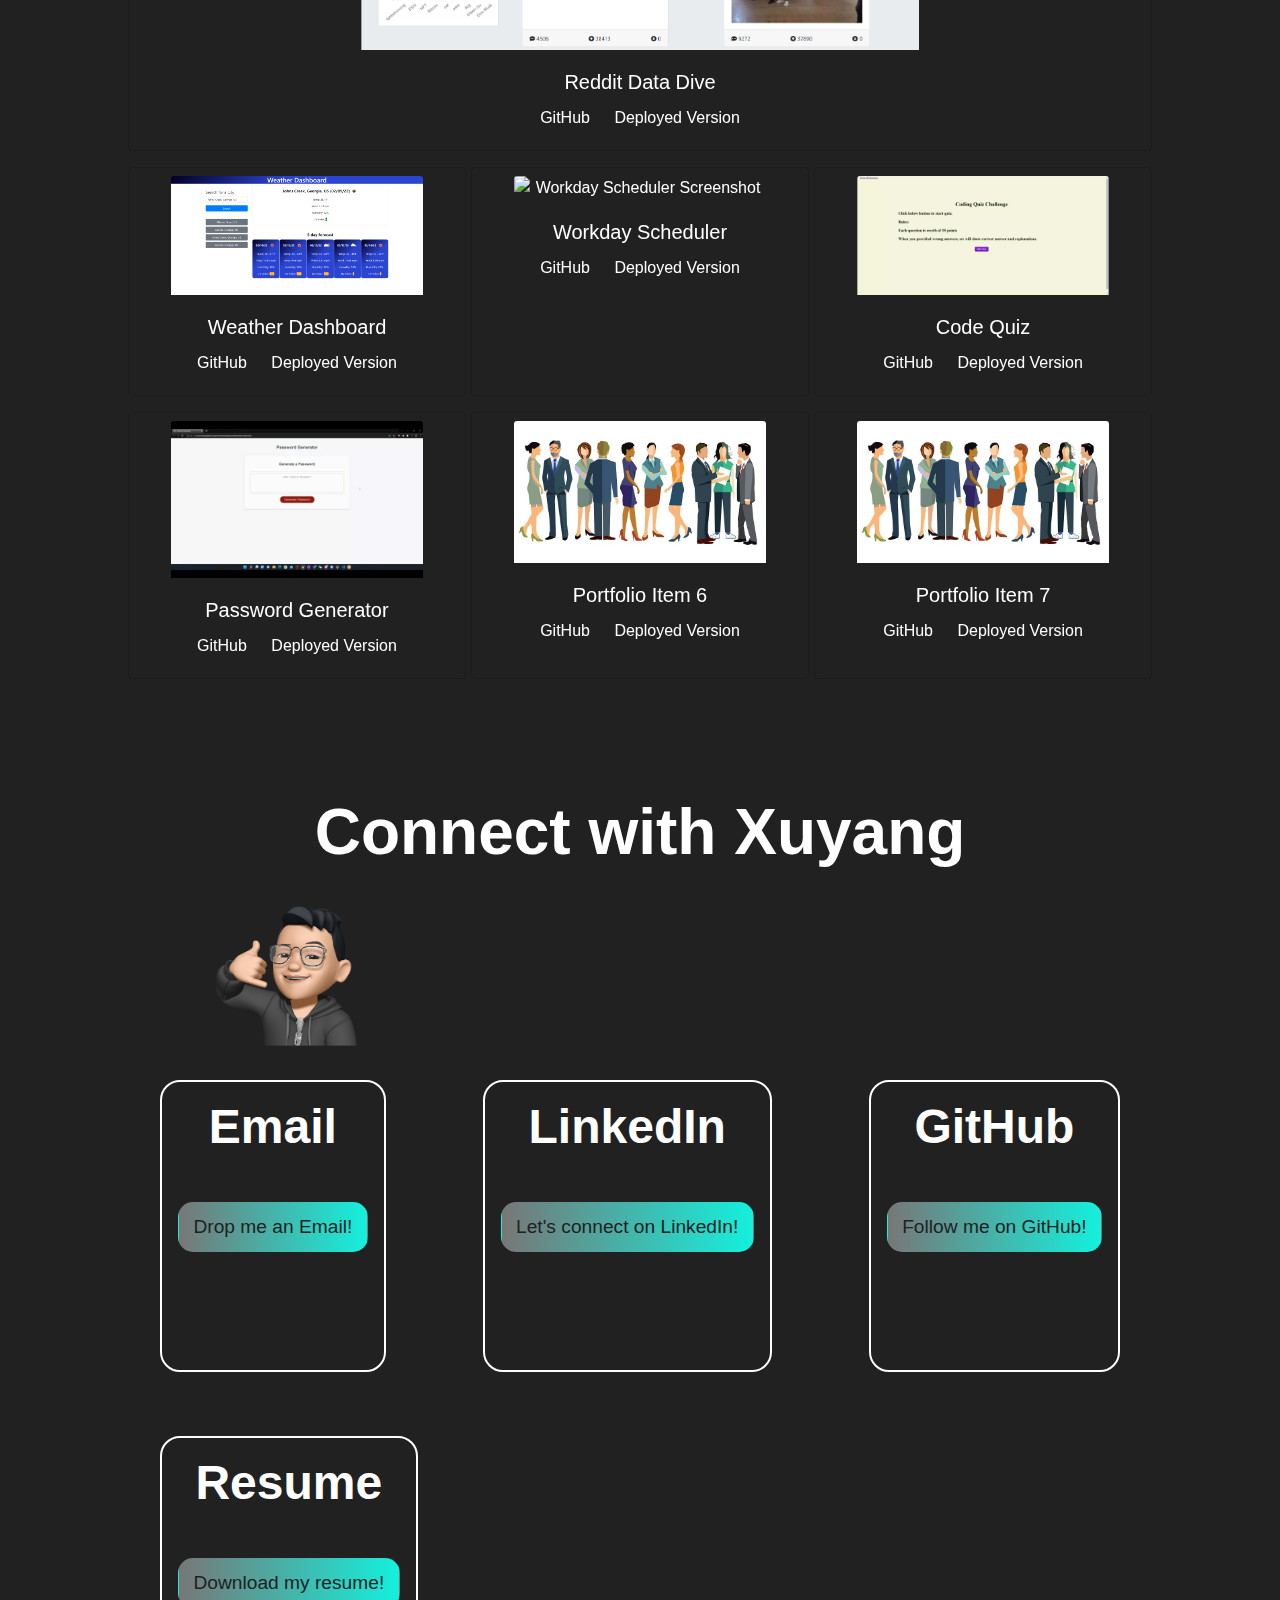
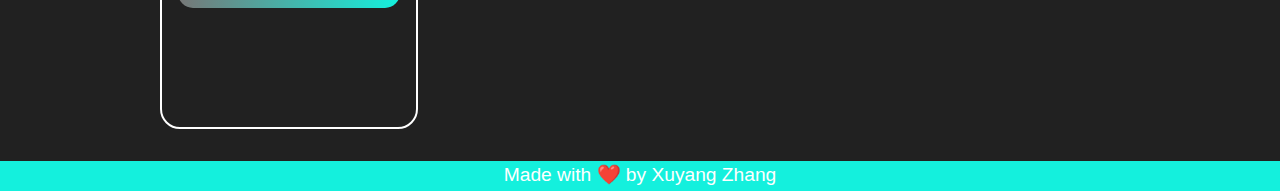
==== commit f2e65b73: "Modified portfolio item card design to include github link and deployed version link" ====
--- a/index.html
+++ b/index.html
@@ -4,11 +4,13 @@
 <head>
     <title>XYZ | Full Stack Dev</title>
     <meta name=viewport content="width=device-width,initial-scale=1,minimum-scale=1" />
-    <link rel="stylesheet" href="./assets/css/style.css">
     <link rel="preconnect" href="https://fonts.googleapis.com">
     <link rel="preconnect" href="https://fonts.gstatic.com" crossorigin>
     <link href="https://fonts.googleapis.com/css2?family=Dosis:wght@400;600;800&display=swap" rel="stylesheet">
+    <link rel="stylesheet" href="https://cdnjs.cloudflare.com/ajax/libs/twitter-bootstrap/4.5.0/css/bootstrap.min.css">
     <link rel="stylesheet" href="https://cdnjs.cloudflare.com/ajax/libs/font-awesome/4.7.0/css/font-awesome.min.css">
+    <link rel="stylesheet" href="./assets/css/style.css">
+
 
     <meta charset="UTF-8" />
 
@@ -16,7 +18,7 @@
 
 <body>
     <!-- header with fixed nav bar -->
-    <header> 
+    <header>
         <nav>
             <a href=#Home>Home</a>
             <a href=#AboutMe>About Me</a>
@@ -25,7 +27,7 @@
             <a href=#ContactMe>Contact Me</a>
         </nav>
     </header>
-<!-- Home section with quick view of myself -->
+    <!-- Home section with quick view of myself -->
     <section id="Home">
         <div class="flex-container no-wrap space-around">
             <div class="intro">
@@ -44,7 +46,7 @@
             </div>
         </div>
     </section>
-<!-- About me section with detailed intro -->
+    <!-- About me section with detailed intro -->
     <section id="AboutMe">
         <div class="blank-space"></div>
         <h2>About Me</h2>
@@ -84,7 +86,7 @@
             </div>
         </div>
     </section>
-<!-- Skills section with categories of skills -->
+    <!-- Skills section with categories of skills -->
     <section id="MySkills">
         <div class="blank-space"></div>
         <h2>My Skills</h2>
@@ -157,7 +159,7 @@
             </div>
         </div>
     </section>
-<!-- Portfolio section which will hopefully be filled -->
+    <!-- Portfolio section which will hopefully be filled -->
     <section id="MyPortfolio">
         <div class="blank-space"></div>
         <h2>My Portfolio</h2>
@@ -166,52 +168,117 @@
                 <img src=./assets/images/me_ideas.png alt="Author's memoji figure with a light bulb above head" />
             </div> -->
             <div class="flex-container">
-                <div class="wrappercard full-width portfolioitem">
+                <!-- <div class="wrappercard full-width portfolioitem">
                     <a href="https://amywilhoite.github.io/reddit-data-dive/">
                         <img src=./assets/images/Reddit_Data_Dive.png alt="Reddit Data Dive Screenshot" style="max-height: 400px; width: auto;"/>
                         <p>Reddit Data Dive</p>
                     </a>
-                </div>
-                <div class="wrappercard portfolioitem">
+                </div> -->
+                <div class="card mb-3 pt-2 bg-transparent wrappercard full-width portfolioitem text-center ">
+                    <img src="./assets/images/Reddit_Data_Dive.png" class="card-img-top"
+                        alt="Reddit Data Dive Screenshot" style="max-height: 400px; width: auto;">
+                    <div class="card-body">
+                        <h5 class="card-title text-center">Reddit Data Dive</h5>
+                        <a href="https://github.com/AmyWilhoite/reddit-data-dive" target="_blank" class="card-link">GitHub</a>
+                        <a href="https://amywilhoite.github.io/reddit-data-dive/" target="_blank" class="card-link">Deployed Version</a>
+                    </div>
+                </div>
+                <!-- <div class="wrappercard portfolioitem">
                     <a href="https://xuyangzhang0.github.io/Weather-Dashboard/">
-                        <img class="small-size" src=./assets/images/weather_dashboard_screenshot.png alt="Weather Dashboard Screenshot" />
+                        <img class="small-size" src=./assets/images/weather_dashboard_screenshot.png
+                            alt="Weather Dashboard Screenshot" />
                         <p>Weather Dashboard</p>
                     </a>
-                </div>
-                <div class="wrappercard portfolioitem">
+                </div> -->
+                <div class="card mb-3 pt-2 bg-transparent wrappercard portfolioitem text-center">
+                    <img src="./assets/images/weather_dashboard_screenshot.png" class="card-img-top small-size"
+                        alt="Weather Dashboard Screenshot">
+                    <div class="card-body">
+                        <h5 class="card-title text-center">Weather Dashboard</h5>
+                        <a href="https://github.com/xuyangzhang0/Weather-Dashboard/" target="_blank" class="card-link">GitHub</a>
+                        <a href="https://xuyangzhang0.github.io/Weather-Dashboard/" target="_blank" class="card-link">Deployed Version</a>
+                    </div>
+                </div>
+                <!-- <div class="wrappercard portfolioitem">
                     <a href="https://xuyangzhang0.github.io/Work_Day_Scheduler/">
-                        <img class="small-size" src=./assets/images/WorkDayScheduler.gif alt="Workday Scheduler Screenshot" />
+                        <img class="small-size" src=./assets/images/WorkDayScheduler.gif
+                            alt="Workday Scheduler Screenshot" />
                         <p>Workday Scheduler</p>
                     </a>
-                </div>
-                <div class="wrappercard portfolioitem">
+                </div> -->
+                <div class="card mb-3 pt-2 bg-transparent wrappercard portfolioitem text-center">
+                    <img src="./assets/images/WorkDayScheduler.gif" class="card-img-top small-size"
+                        alt="Workday Scheduler Screenshot">
+                    <div class="card-body">
+                        <h5 class="card-title text-center">Workday Scheduler</h5>
+                        <a href="https://github.com/xuyangzhang0/Work_Day_Scheduler/" target="_blank" class="card-link">GitHub</a>
+                        <a href="https://xuyangzhang0.github.io/Work_Day_Scheduler/" target="_blank" class="card-link">Deployed Version</a>
+                    </div>
+                </div>
+                <!-- <div class="wrappercard portfolioitem">
                     <a href="https://xuyangzhang0.github.io/Code_Quiz/">
                         <img class="small-size" src=./assets/images/CodeQuiz.gif alt="Code Quiz Screenshot" />
                         <p>Code Quiz</p>
                     </a>
-                </div>
-                <div class="wrappercard portfolioitem">
+                </div> -->
+                <div class="card mb-3 pt-2 bg-transparent wrappercard portfolioitem text-center">
+                    <img src="./assets/images/CodeQuiz.gif" class="card-img-top small-size"
+                        alt="Code Quiz Screenshot">
+                    <div class="card-body">
+                        <h5 class="card-title text-center">Code Quiz</h5>
+                        <a href="https://github.com/xuyangzhang0/Code_Quiz/" target="_blank" class="card-link">GitHub</a>
+                        <a href="https://xuyangzhang0.github.io/Code_Quiz/" target="_blank" class="card-link">Deployed Version</a>
+                    </div>
+                </div>
+                <!-- <div class="wrappercard portfolioitem">
                     <a href="https://xuyangzhang0.github.io/passwordGenerator/">
                         <img class="small-size" src=./assets/images/password_generator.gif alt="Password Generator" />
                         <p>Password Generator</p>
                     </a>
-                </div>
-                <div class="wrappercard portfolioitem">
+                </div> -->
+                <div class="card mb-3 pt-2 bg-transparent wrappercard portfolioitem text-center">
+                    <img src="./assets/images/password_generator.gif" class="card-img-top small-size"
+                        alt="Password Generator Screenshot">
+                    <div class="card-body">
+                        <h5 class="card-title text-center">Password Generator</h5>
+                        <a href="https://github.com/xuyangzhang0/passwordGenerator/" target="_blank" class="card-link">GitHub</a>
+                        <a href="https://xuyangzhang0.github.io/passwordGenerator/" target="_blank" class="card-link">Deployed Version</a>
+                    </div>
+                </div>
+                <!-- <div class="wrappercard portfolioitem">
                     <a href="comingsoon.html">
                         <img class="small-size" src=./assets/images/placeholder2.png alt="Portfolio 6 Screenshot" />
                         <p>Portfolio Item 6</p>
                     </a>
-                </div>
-                <div class="wrappercard portfolioitem">
+                </div> -->
+                <div class="card mb-3 pt-2 bg-transparent wrappercard portfolioitem text-center">
+                    <img src="./assets/images/placeholder2.png" class="card-img-top small-size"
+                        alt="Portfolio Item 6 Screenshot">
+                    <div class="card-body">
+                        <h5 class="card-title text-center">Portfolio Item 6</h5>
+                        <a href="comingsoon.html" target="_blank" class="card-link">GitHub</a>
+                        <a href="comingsoon.html" target="_blank" class="card-link">Deployed Version</a>
+                    </div>
+                </div>
+                <!-- <div class="wrappercard portfolioitem">
                     <a href="comingsoon.html">
                         <img class="small-size" src=./assets/images/placeholder2.png alt="Portfolio 7 Screenshot" />
                         <p>Portfolio Item 7</p>
                     </a>
-                </div>
-            </div>
-        </div>
-    </section>
-<!-- Contact me section -->
+                </div> -->
+                <div class="card mb-3 pt-2 bg-transparent wrappercard portfolioitem text-center">
+                    <img src="./assets/images/placeholder2.png" class="card-img-top small-size"
+                        alt="Portfolio Item 7 Screenshot">
+                    <div class="card-body">
+                        <h5 class="card-title text-center">Portfolio Item 7</h5>
+                        <a href="comingsoon.html" target="_blank" class="card-link">GitHub</a>
+                        <a href="comingsoon.html" target="_blank" class="card-link">Deployed Version</a>
+                    </div>
+                </div>
+            </div>
+        </div>
+    </section>
+    <!-- Contact me section -->
     <section id="ContactMe">
         <div class="blank-space"></div>
         <h2>Connect with Xuyang</h2>
@@ -239,7 +306,9 @@
                 <div class="datacard">
                     <h3>Resume</h3>
                     <!-- <p>Where I keep my open source coding projects</p> -->
-                    <a class="btn" href="https://github.com/XuyangZhang0">Download a copy of my resume!</a>
+                    <a class="btn"
+                        href="https://github.com/XuyangZhang0/xyz_about_me/raw/main/assets/files/Xuyang_Zhang_Resume.pdf">Download
+                        my resume!</a>
                 </div>
             </div>
         </div>
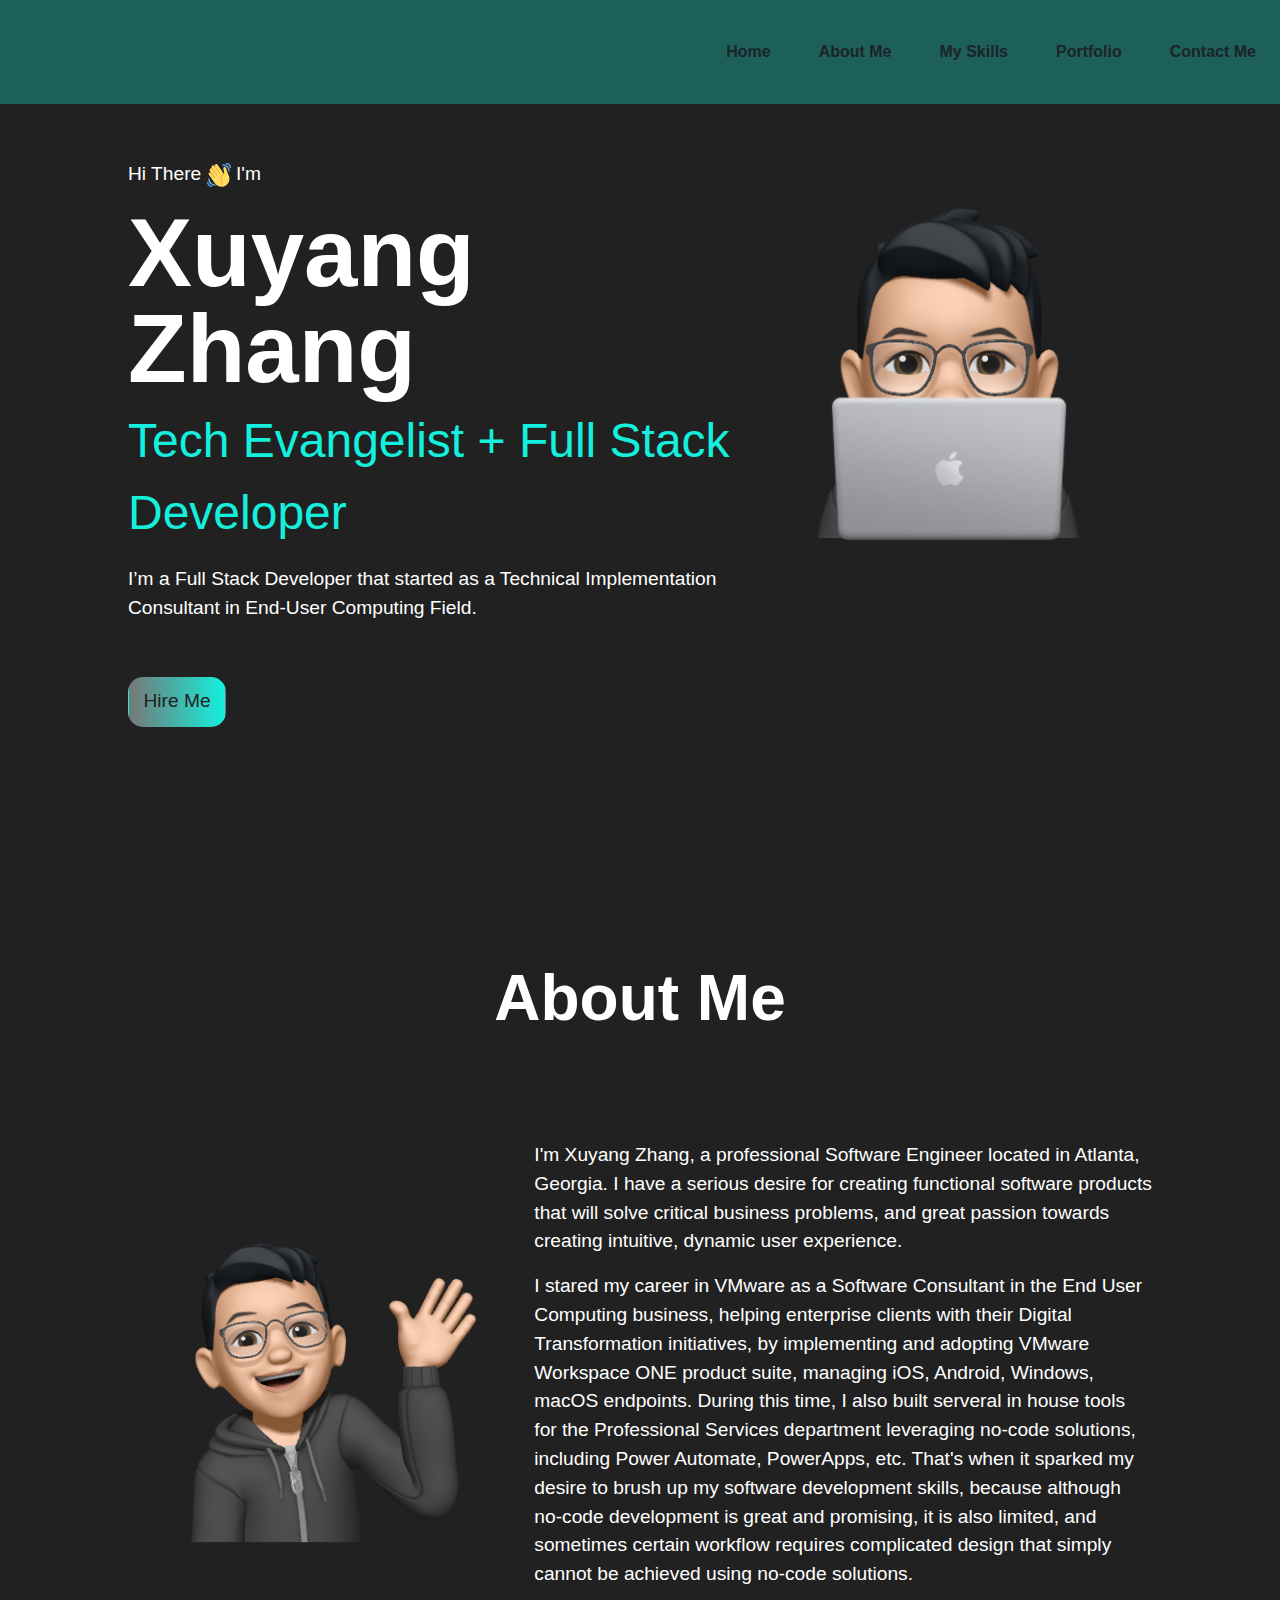
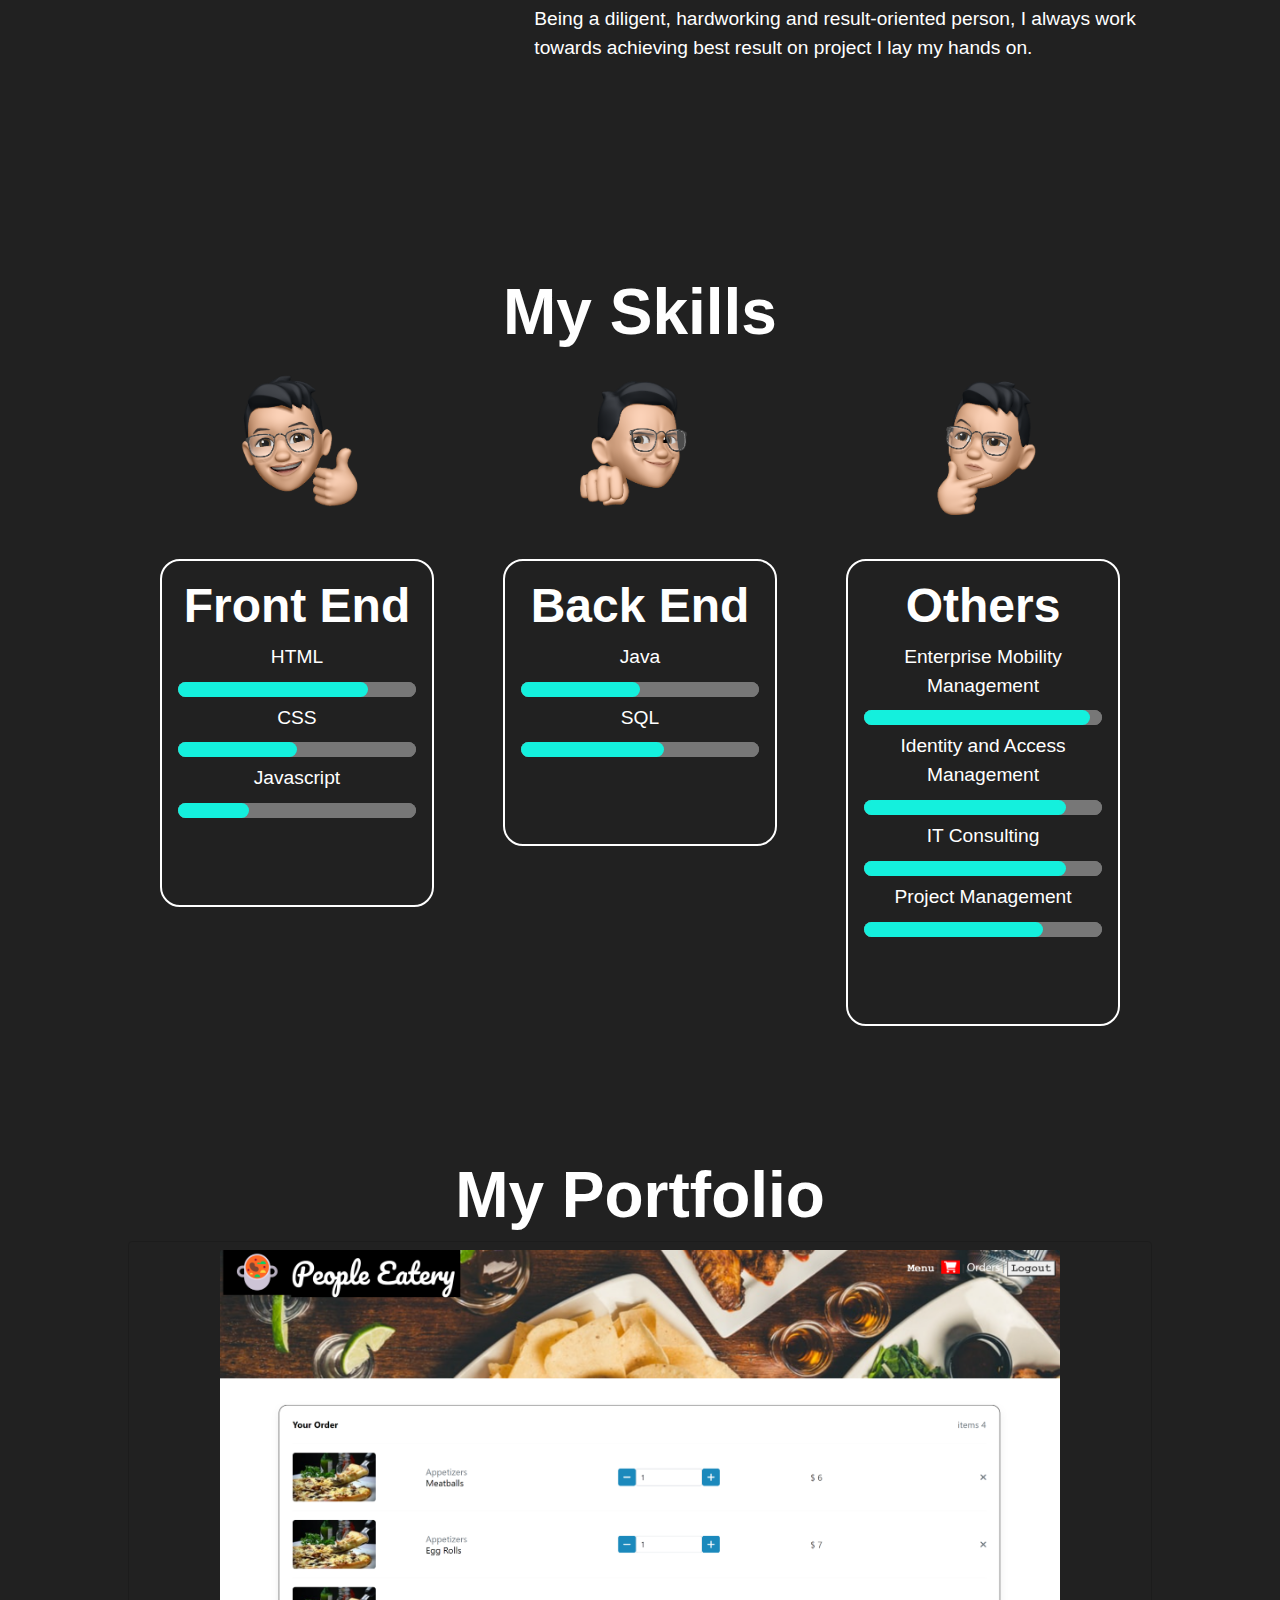
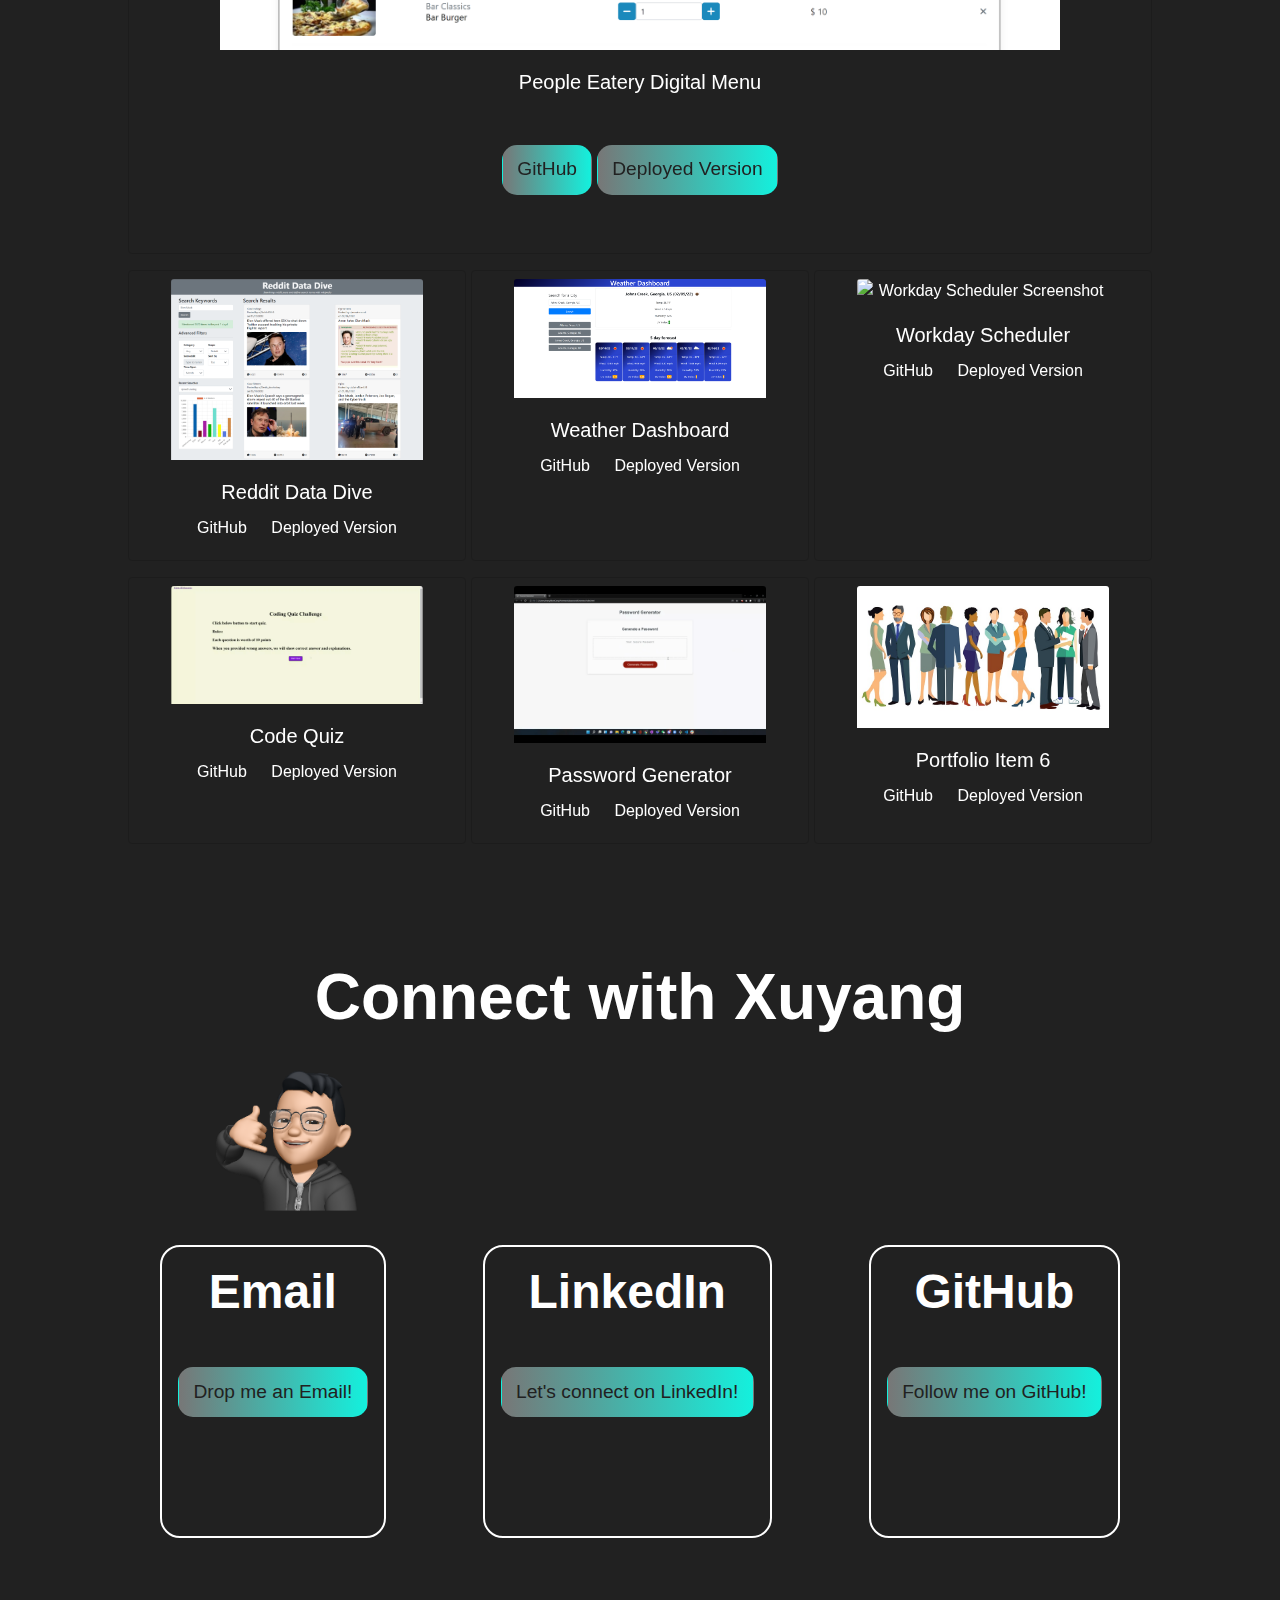
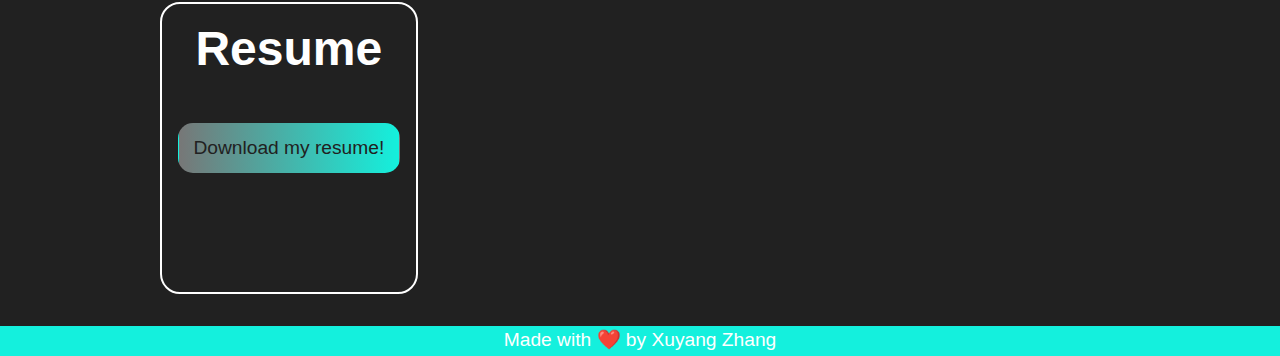
==== commit a9534877: "Updated portfolio page with latest projects" ====
--- a/index.html
+++ b/index.html
@@ -175,12 +175,12 @@
                     </a>
                 </div> -->
                 <div class="card mb-3 pt-2 bg-transparent wrappercard full-width portfolioitem text-center ">
-                    <img src="./assets/images/Reddit_Data_Dive.png" class="card-img-top"
-                        alt="Reddit Data Dive Screenshot" style="max-height: 400px; width: auto;">
-                    <div class="card-body">
-                        <h5 class="card-title text-center">Reddit Data Dive</h5>
-                        <a href="https://github.com/AmyWilhoite/reddit-data-dive" target="_blank" class="card-link">GitHub</a>
-                        <a href="https://amywilhoite.github.io/reddit-data-dive/" target="_blank" class="card-link">Deployed Version</a>
+                    <img src="./assets/images/people_eatery.png" class="card-img-top"
+                        alt="People Eatery Site Screenshot" style="max-height: 400px; width: auto;">
+                    <div class="card-body">
+                        <h5 class="card-title text-center">People Eatery Digital Menu</h5>
+                        <a href="https://github.com/XuyangZhang0/people_eatery" target="_blank" class="btn">GitHub</a>
+                        <a href="https://people-eatery.herokuapp.com/" target="_blank" class="btn">Deployed Version</a>
                     </div>
                 </div>
                 <!-- <div class="wrappercard portfolioitem">
@@ -190,6 +190,16 @@
                         <p>Weather Dashboard</p>
                     </a>
                 </div> -->
+
+                <div class="card mb-3 pt-2 bg-transparent wrappercard portfolioitem text-center ">
+                    <img src="./assets/images/Reddit_Data_Dive.png" class="card-img-top small-size"
+                        alt="Reddit Data Dive Screenshot">
+                    <div class="card-body">
+                        <h5 class="card-title text-center">Reddit Data Dive</h5>
+                        <a href="https://github.com/AmyWilhoite/reddit-data-dive" target="_blank" class="card-link">GitHub</a>
+                        <a href="https://amywilhoite.github.io/reddit-data-dive/" target="_blank" class="card-link">Deployed Version</a>
+                    </div>
+                </div>
                 <div class="card mb-3 pt-2 bg-transparent wrappercard portfolioitem text-center">
                     <img src="./assets/images/weather_dashboard_screenshot.png" class="card-img-top small-size"
                         alt="Weather Dashboard Screenshot">
@@ -266,15 +276,7 @@
                         <p>Portfolio Item 7</p>
                     </a>
                 </div> -->
-                <div class="card mb-3 pt-2 bg-transparent wrappercard portfolioitem text-center">
-                    <img src="./assets/images/placeholder2.png" class="card-img-top small-size"
-                        alt="Portfolio Item 7 Screenshot">
-                    <div class="card-body">
-                        <h5 class="card-title text-center">Portfolio Item 7</h5>
-                        <a href="comingsoon.html" target="_blank" class="card-link">GitHub</a>
-                        <a href="comingsoon.html" target="_blank" class="card-link">Deployed Version</a>
-                    </div>
-                </div>
+
             </div>
         </div>
     </section>
